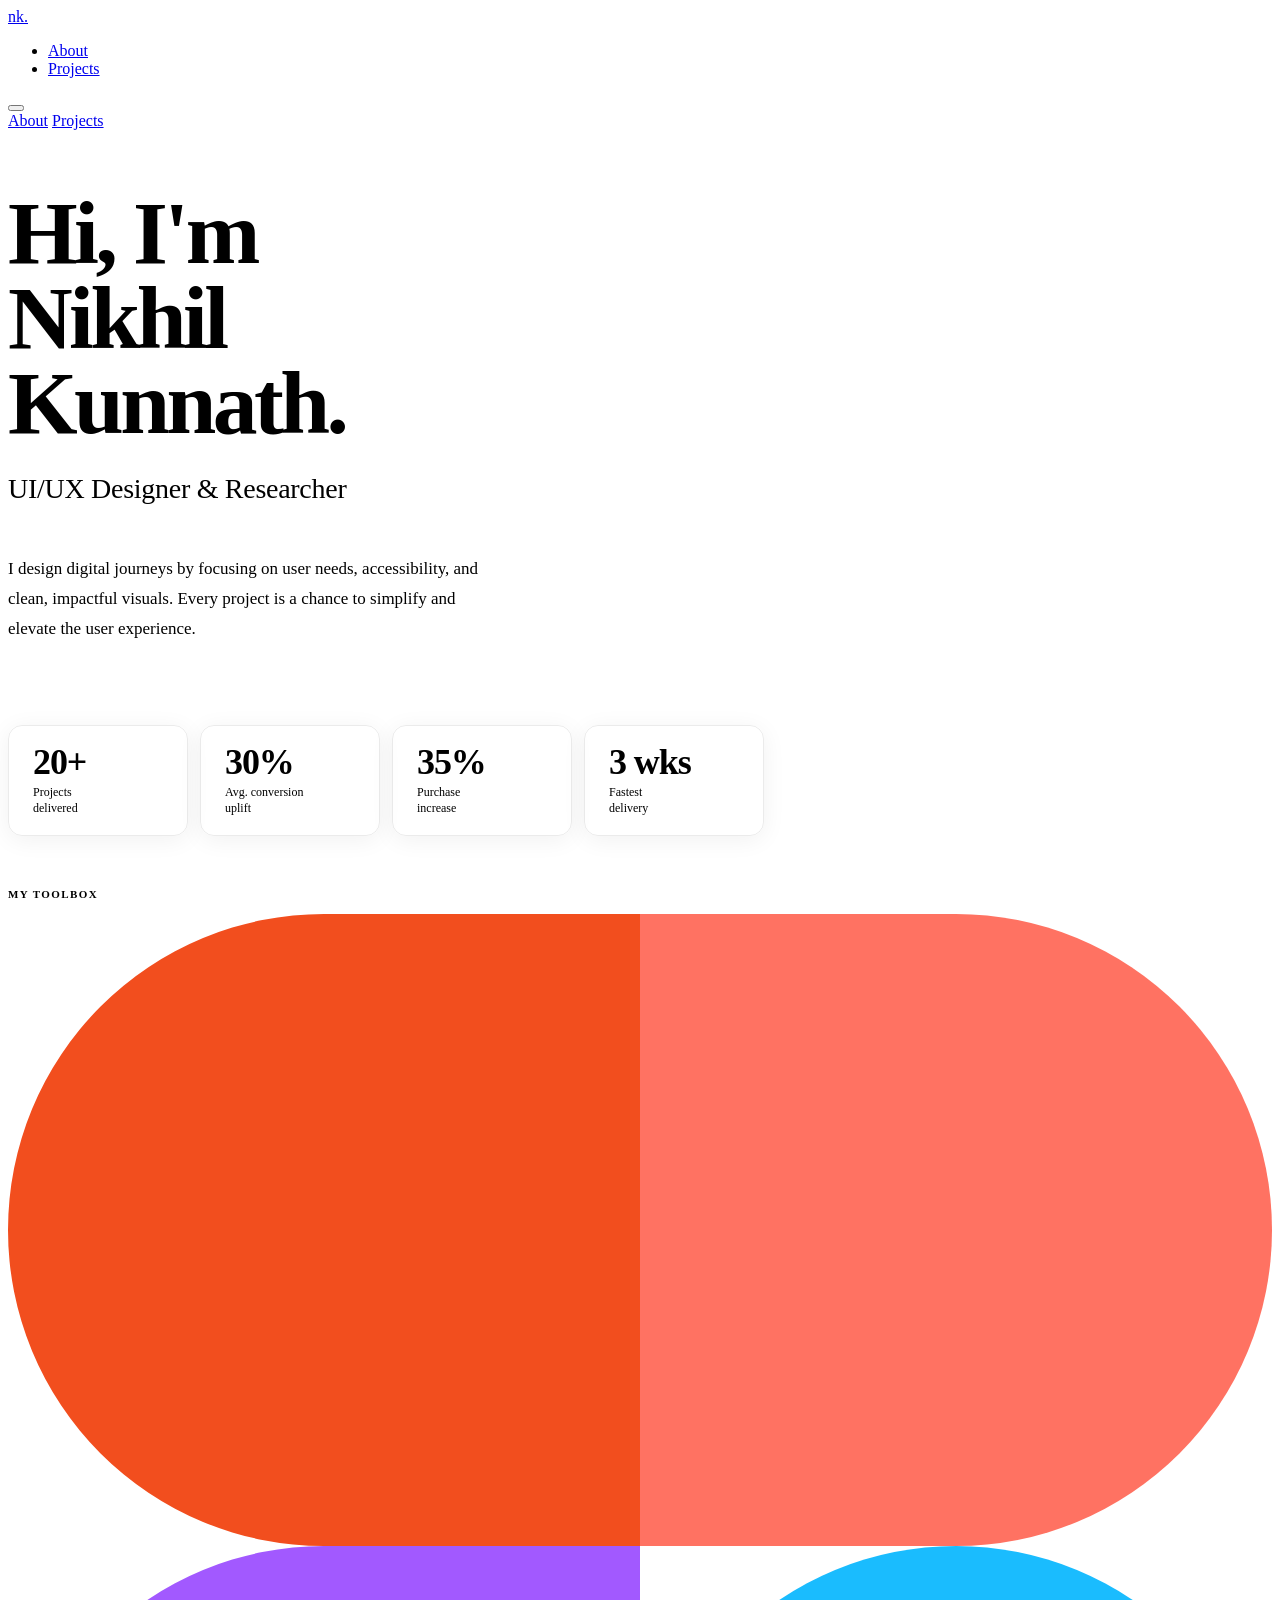
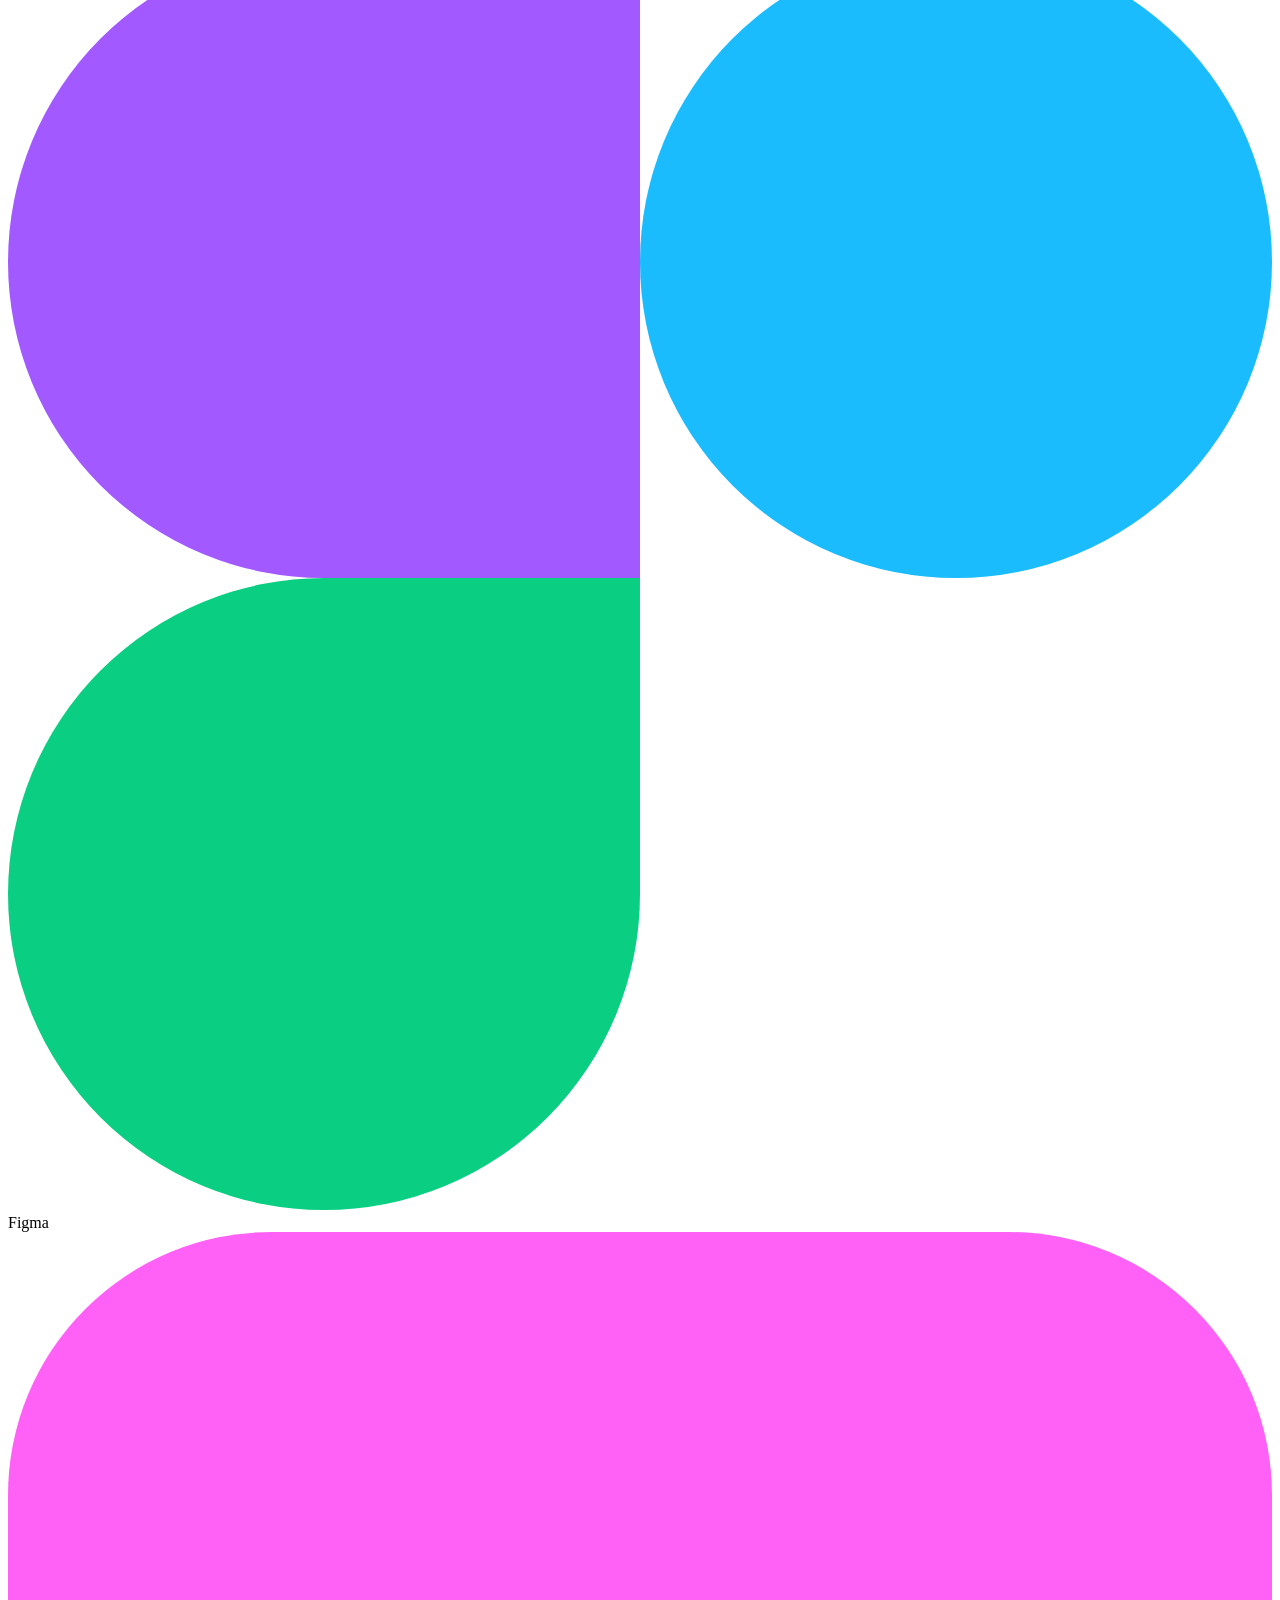
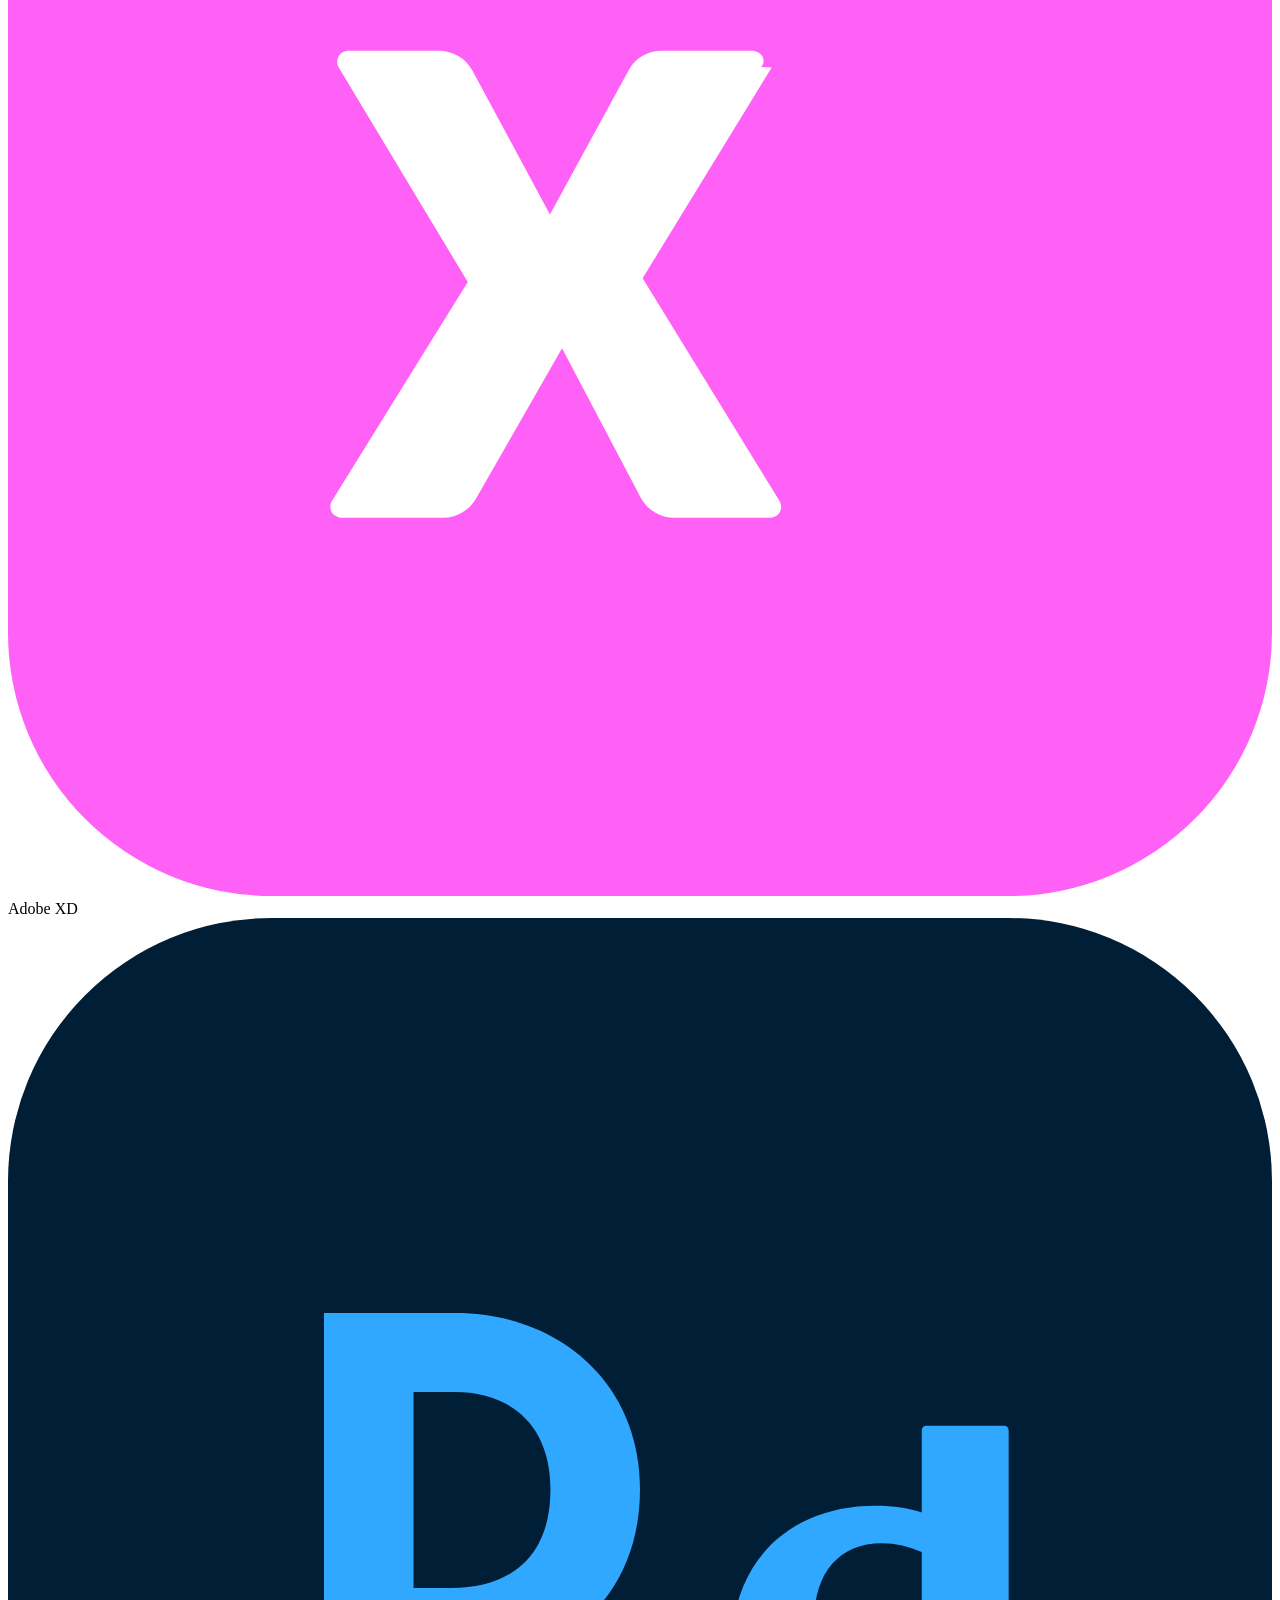
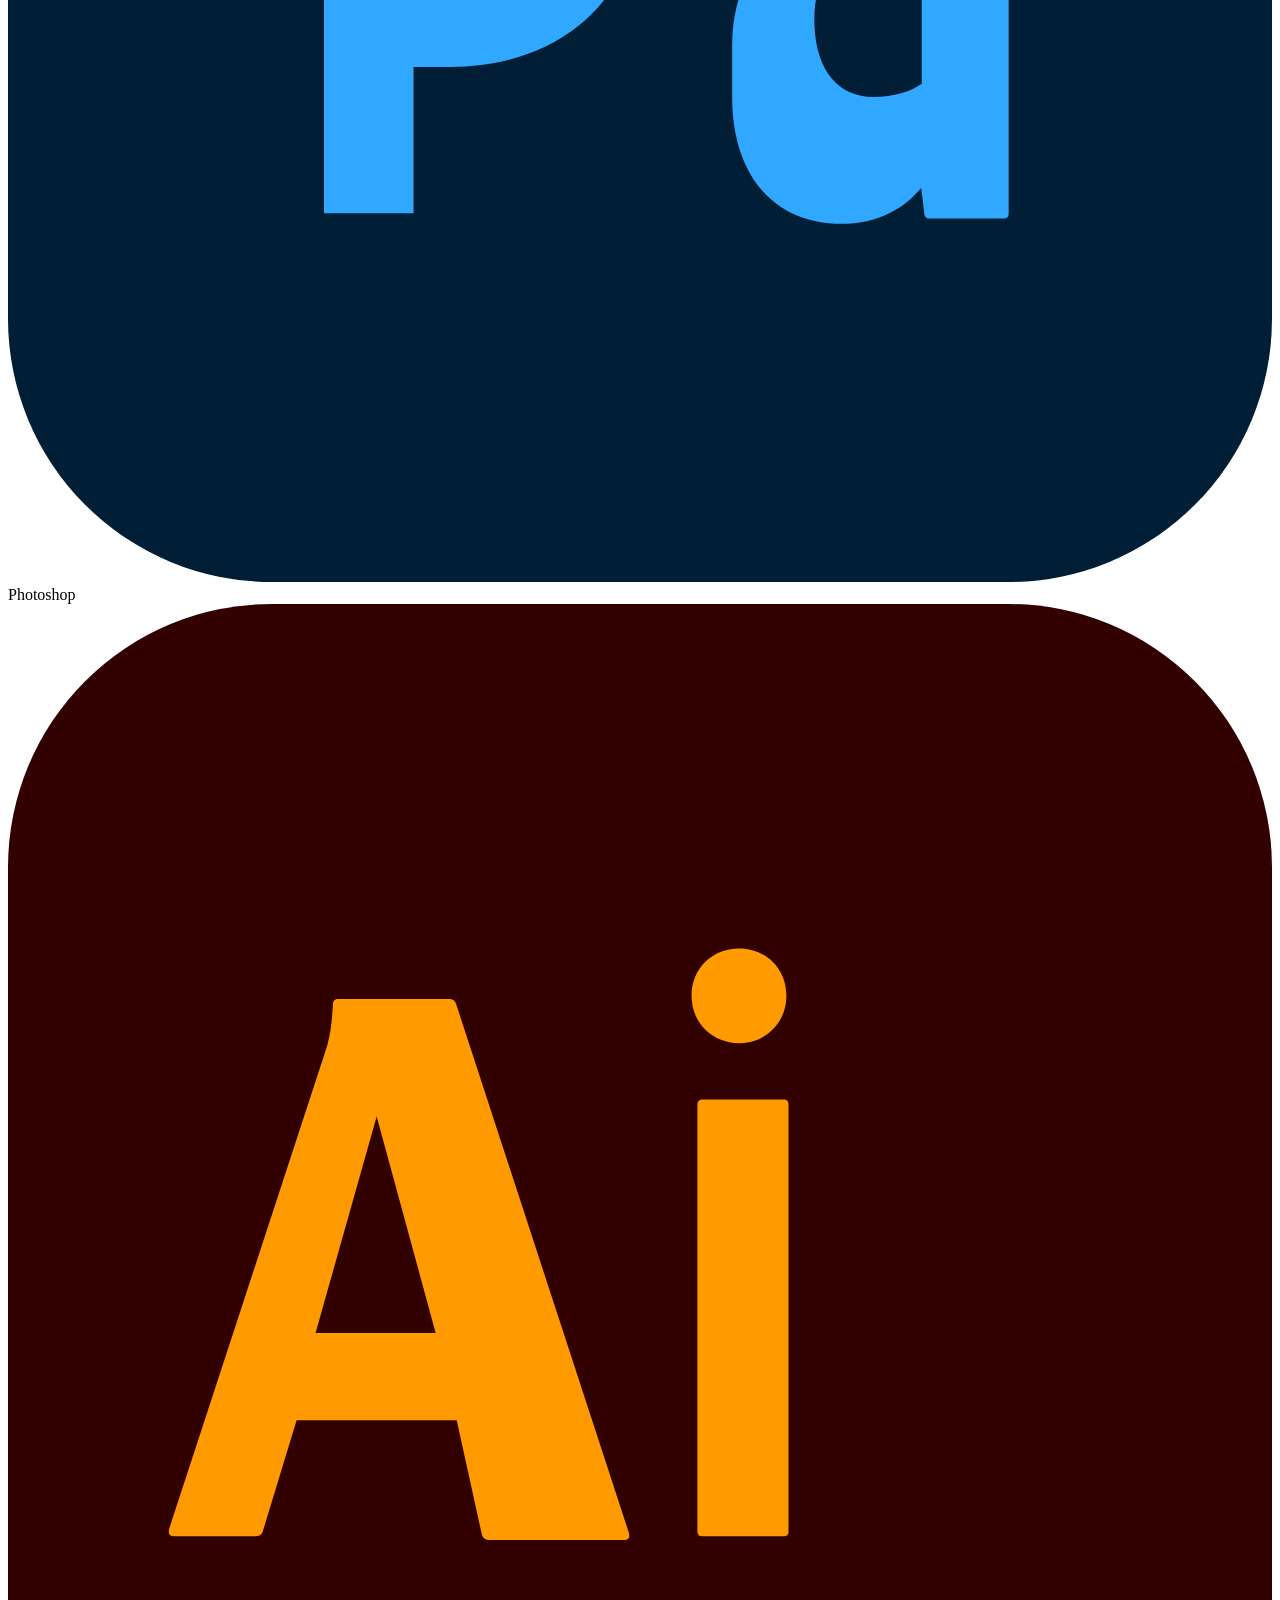
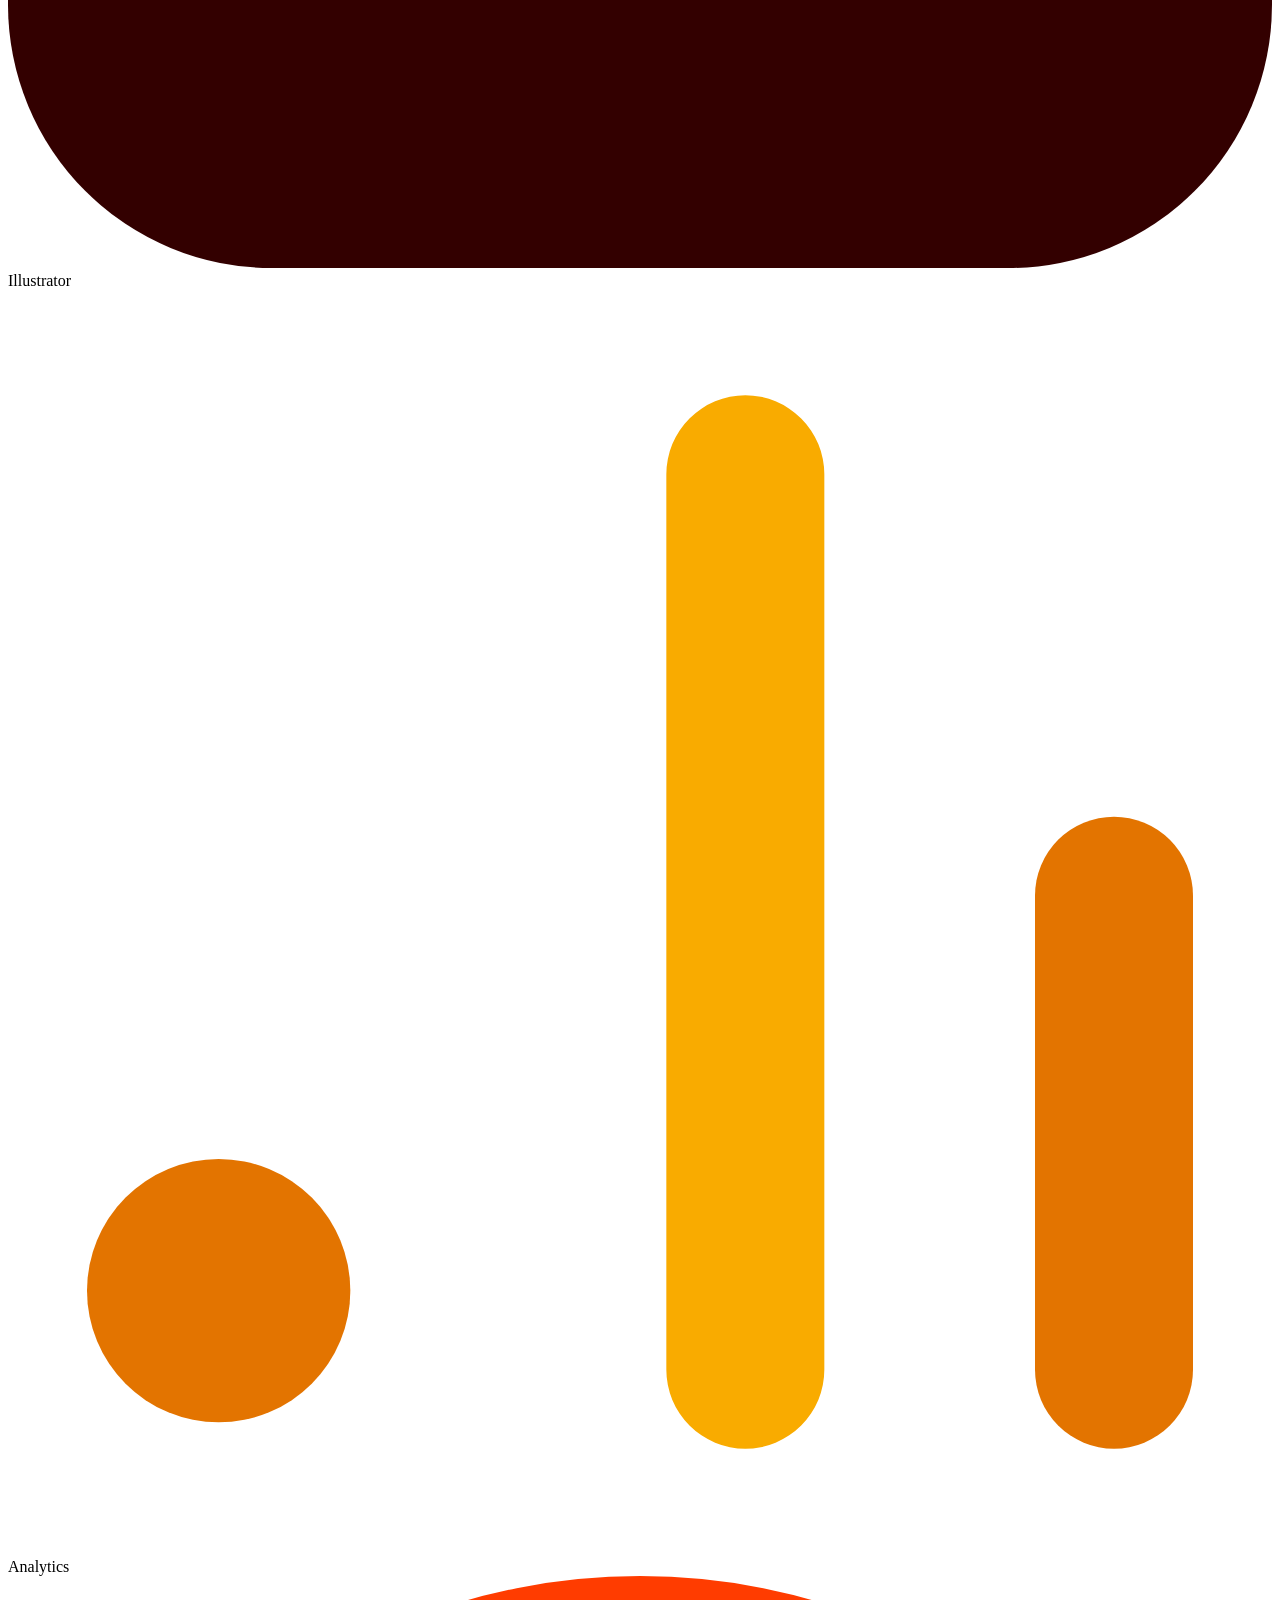
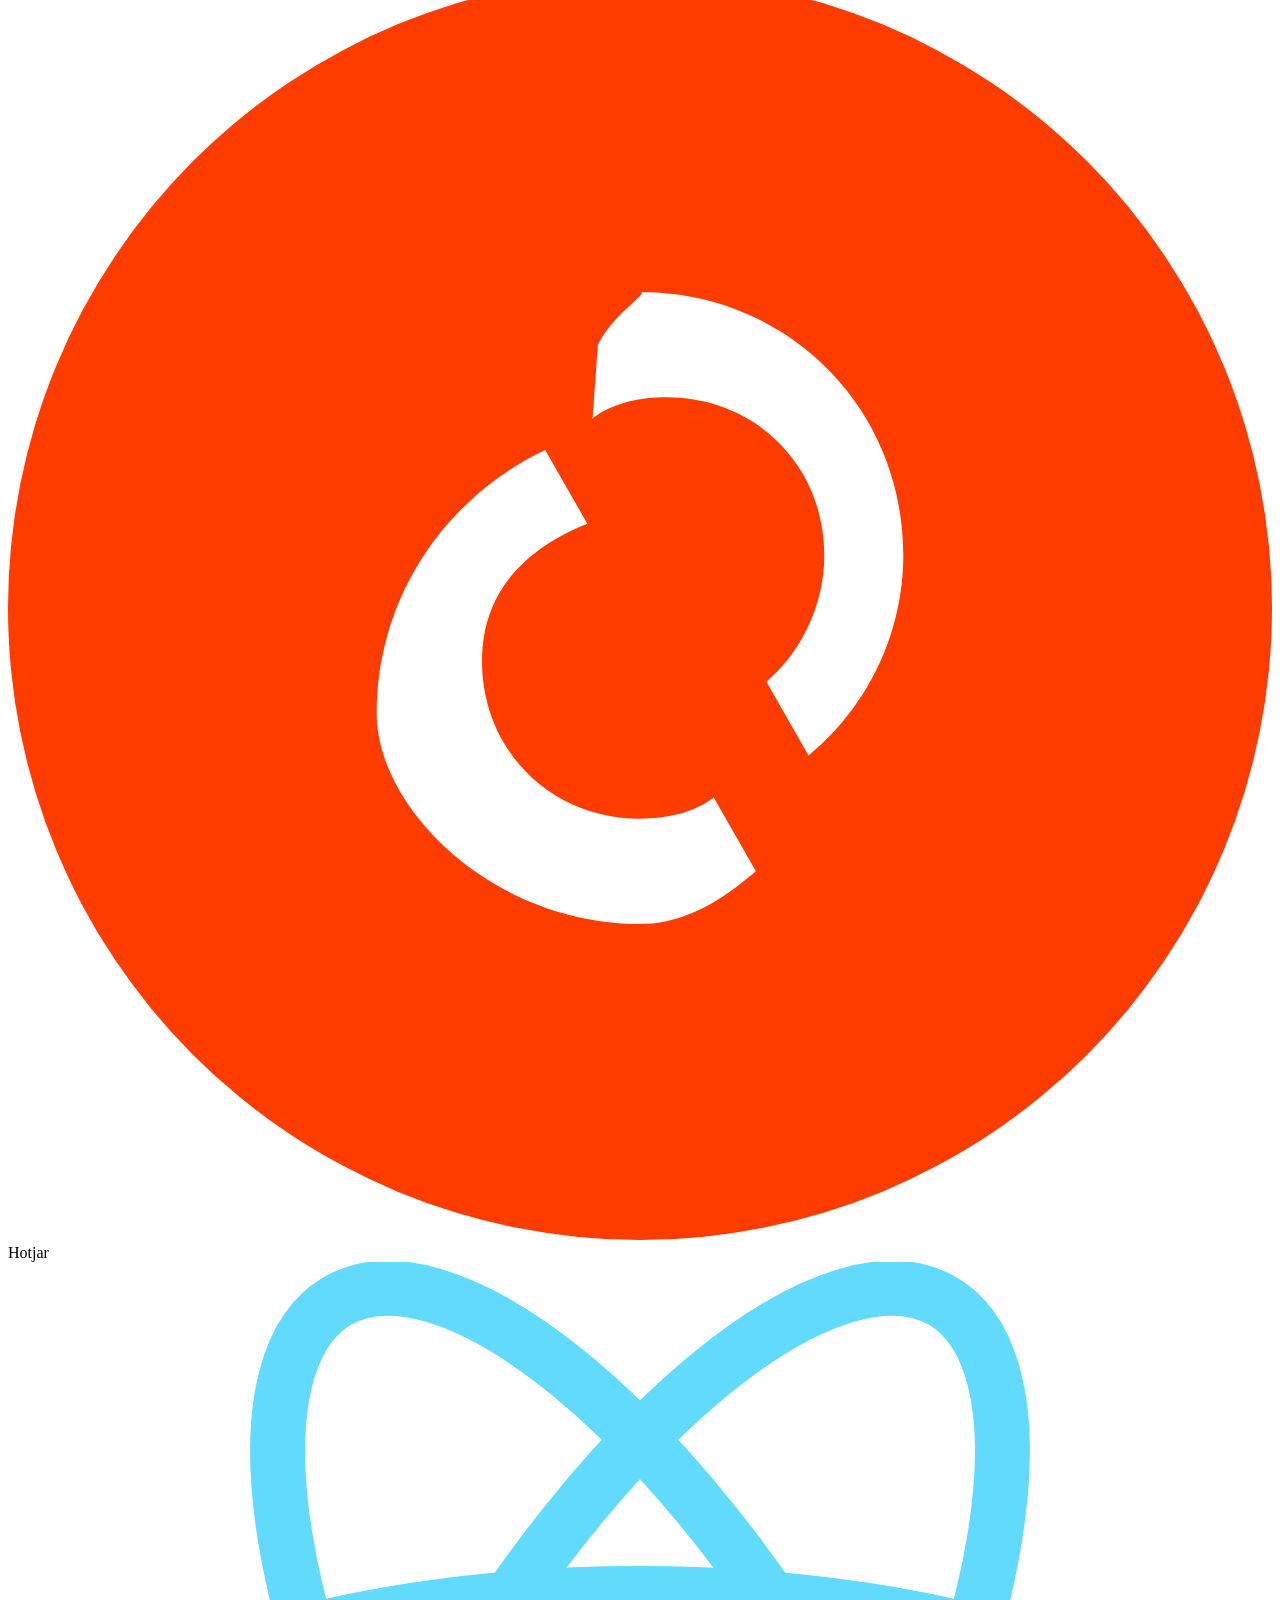
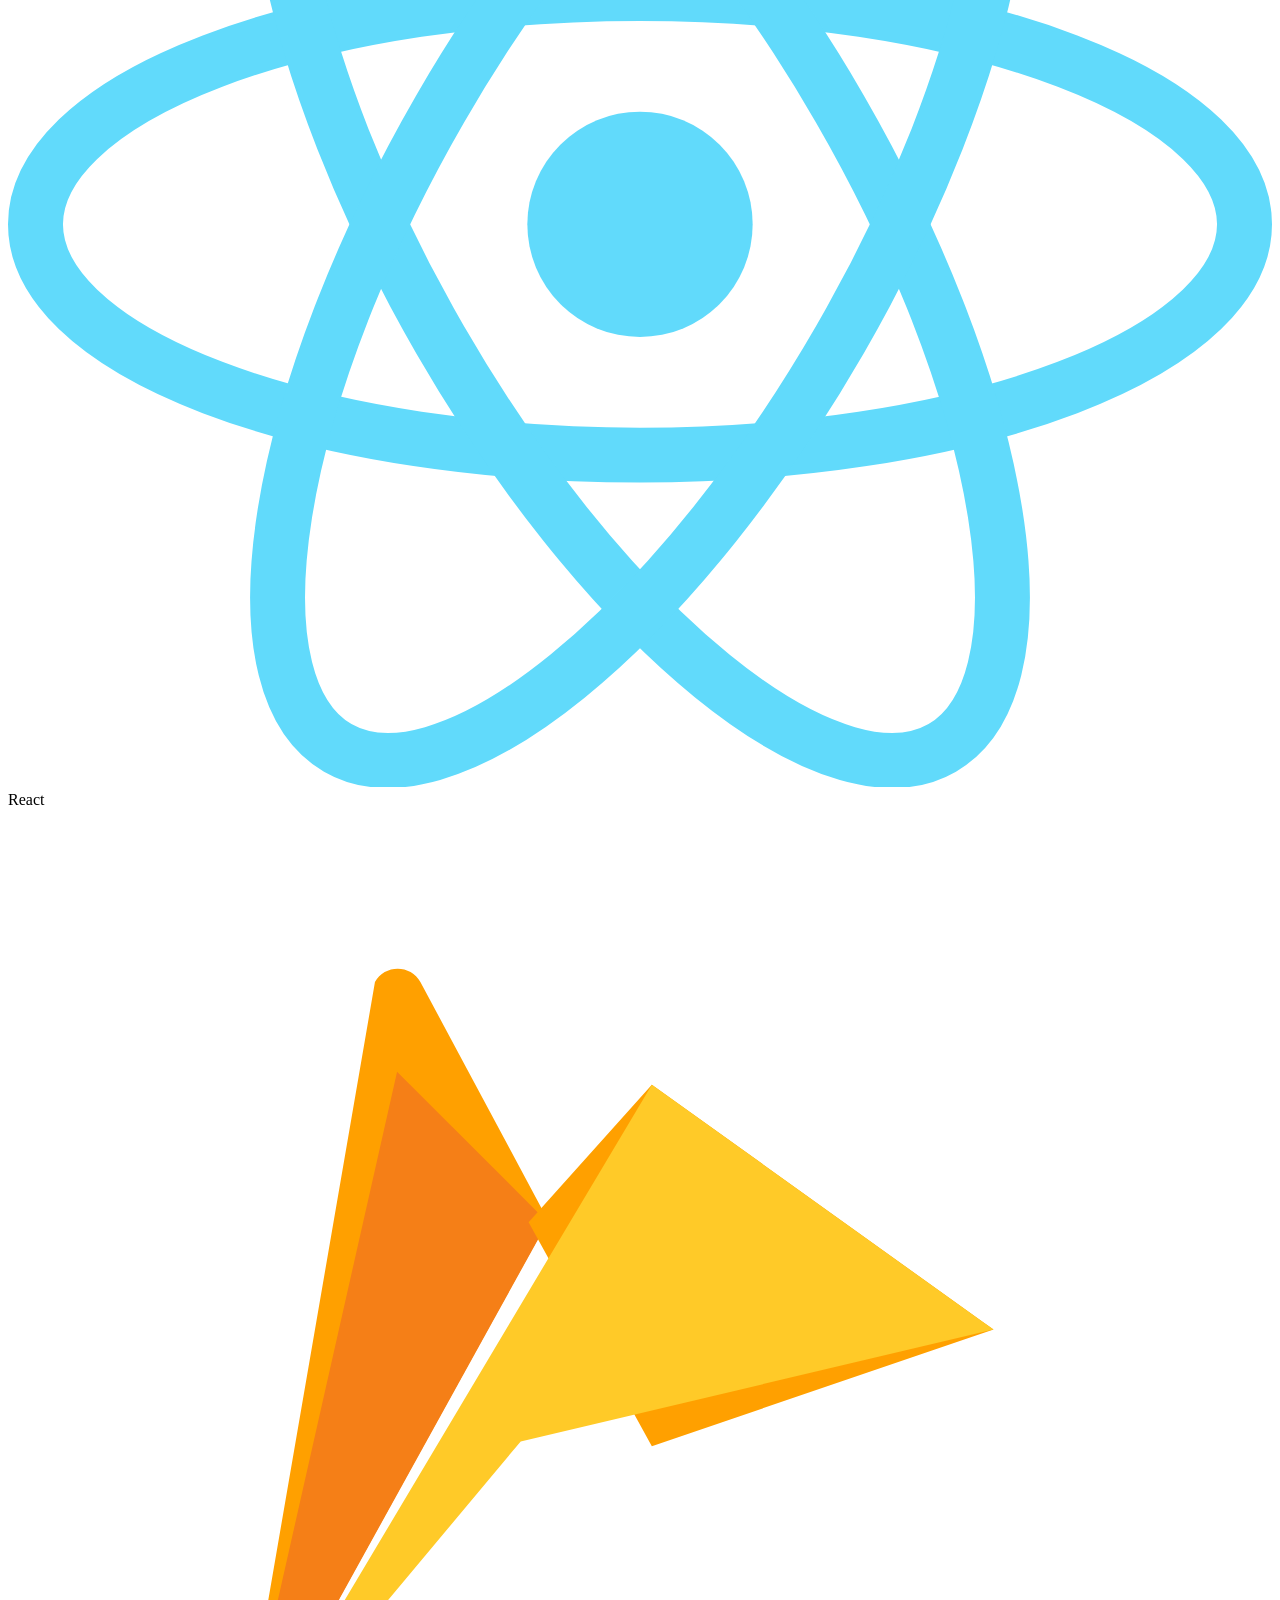
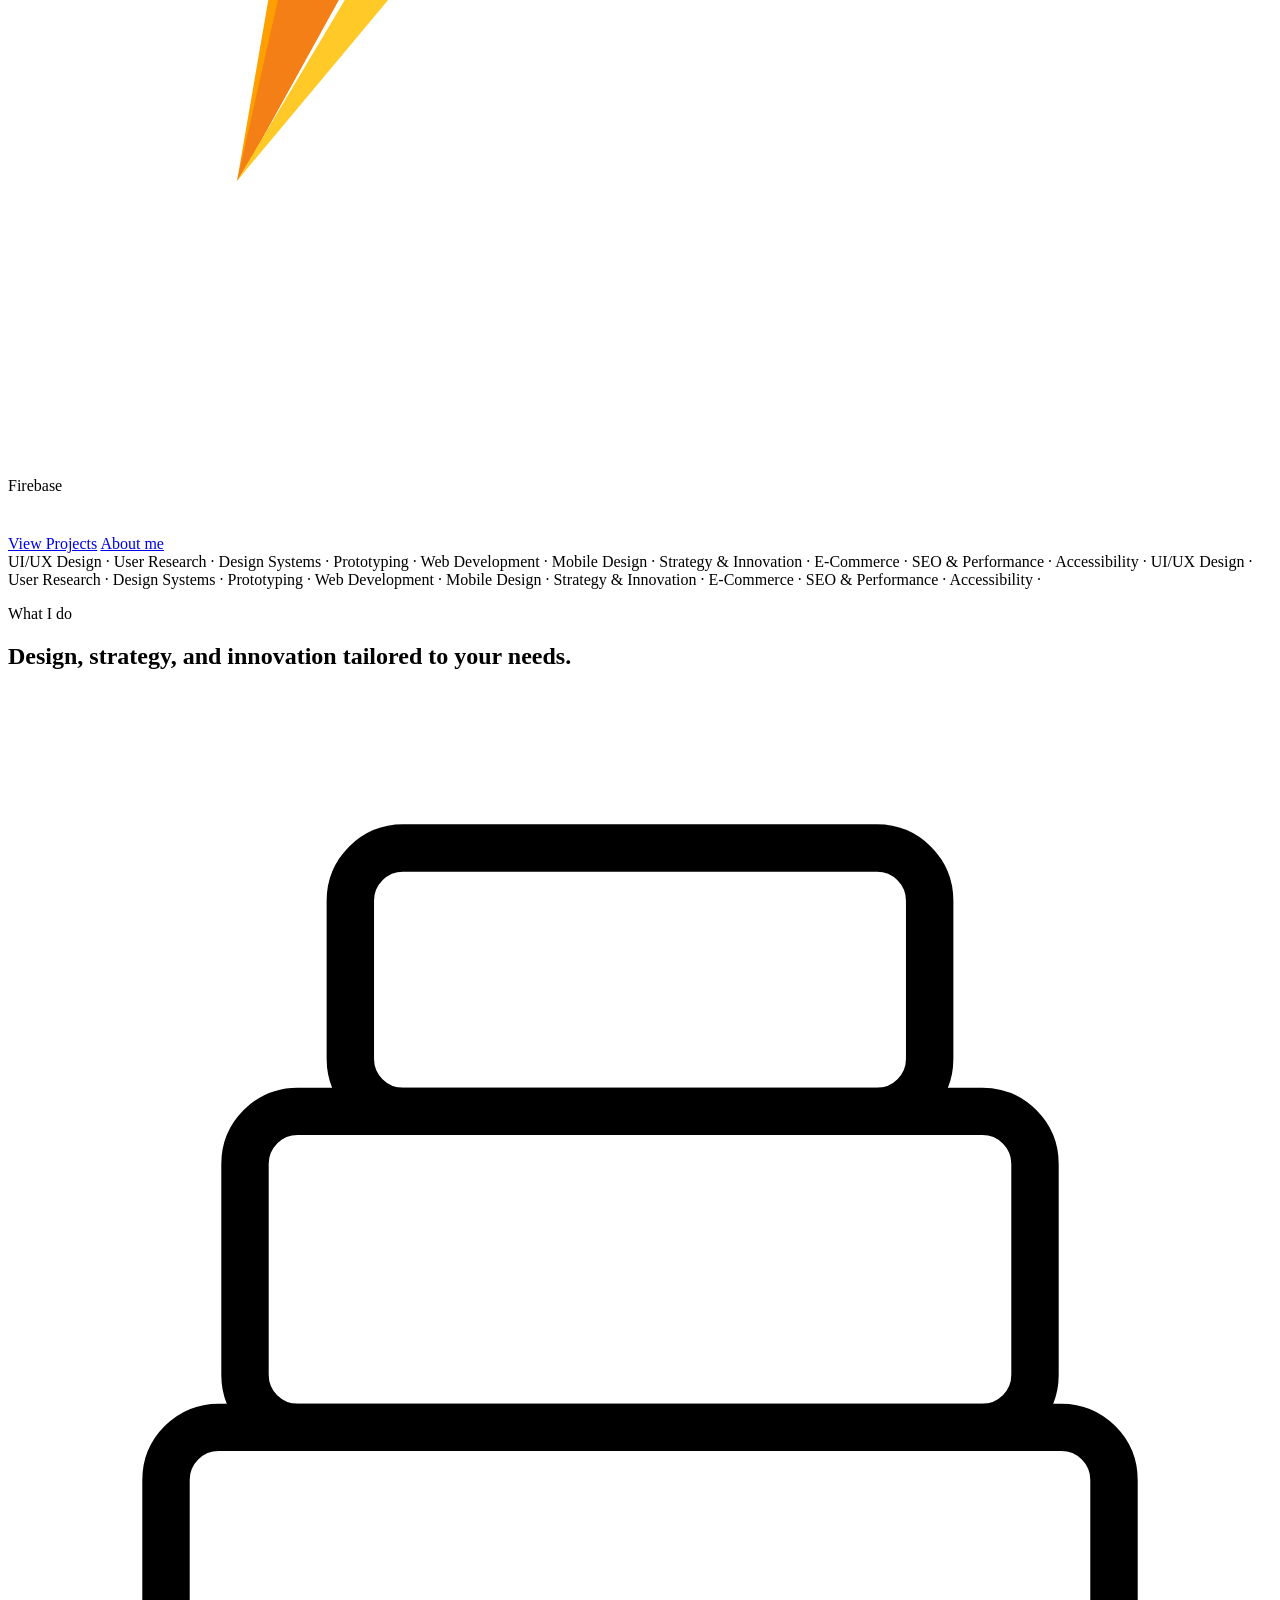
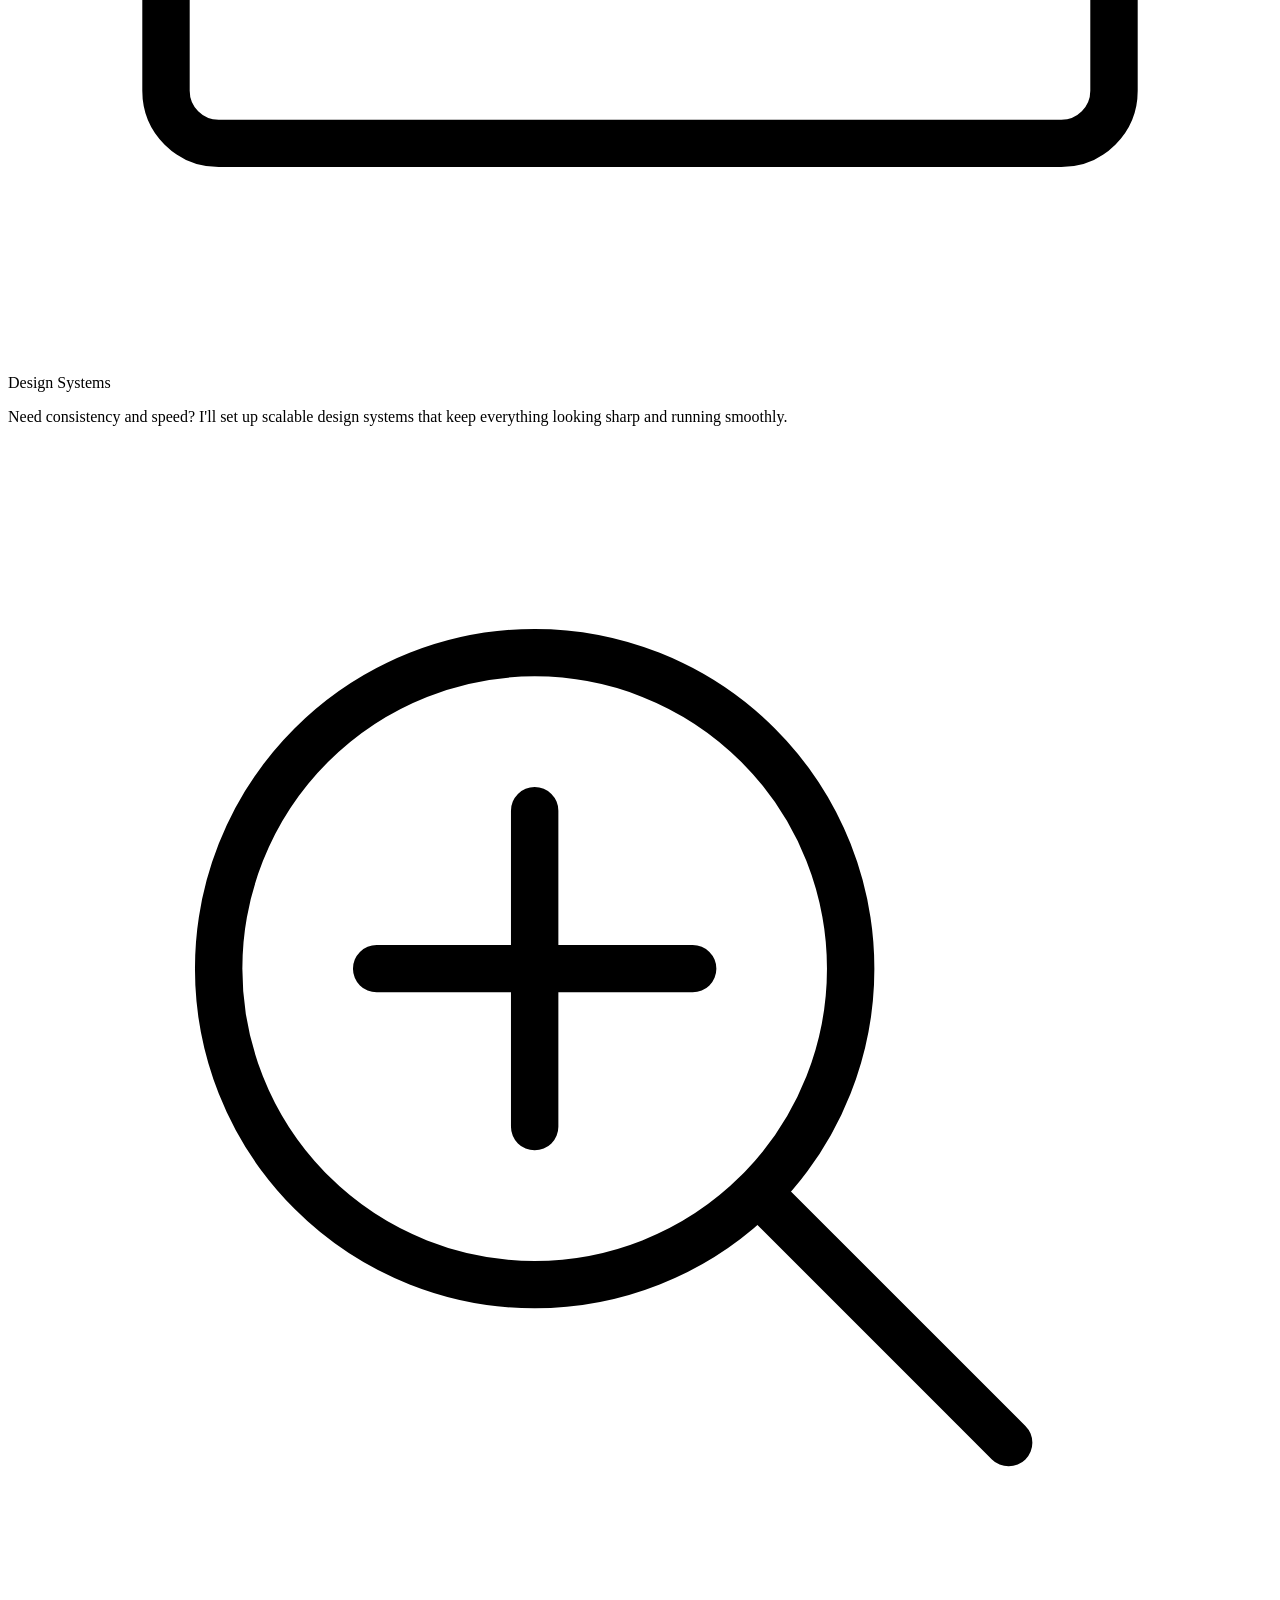
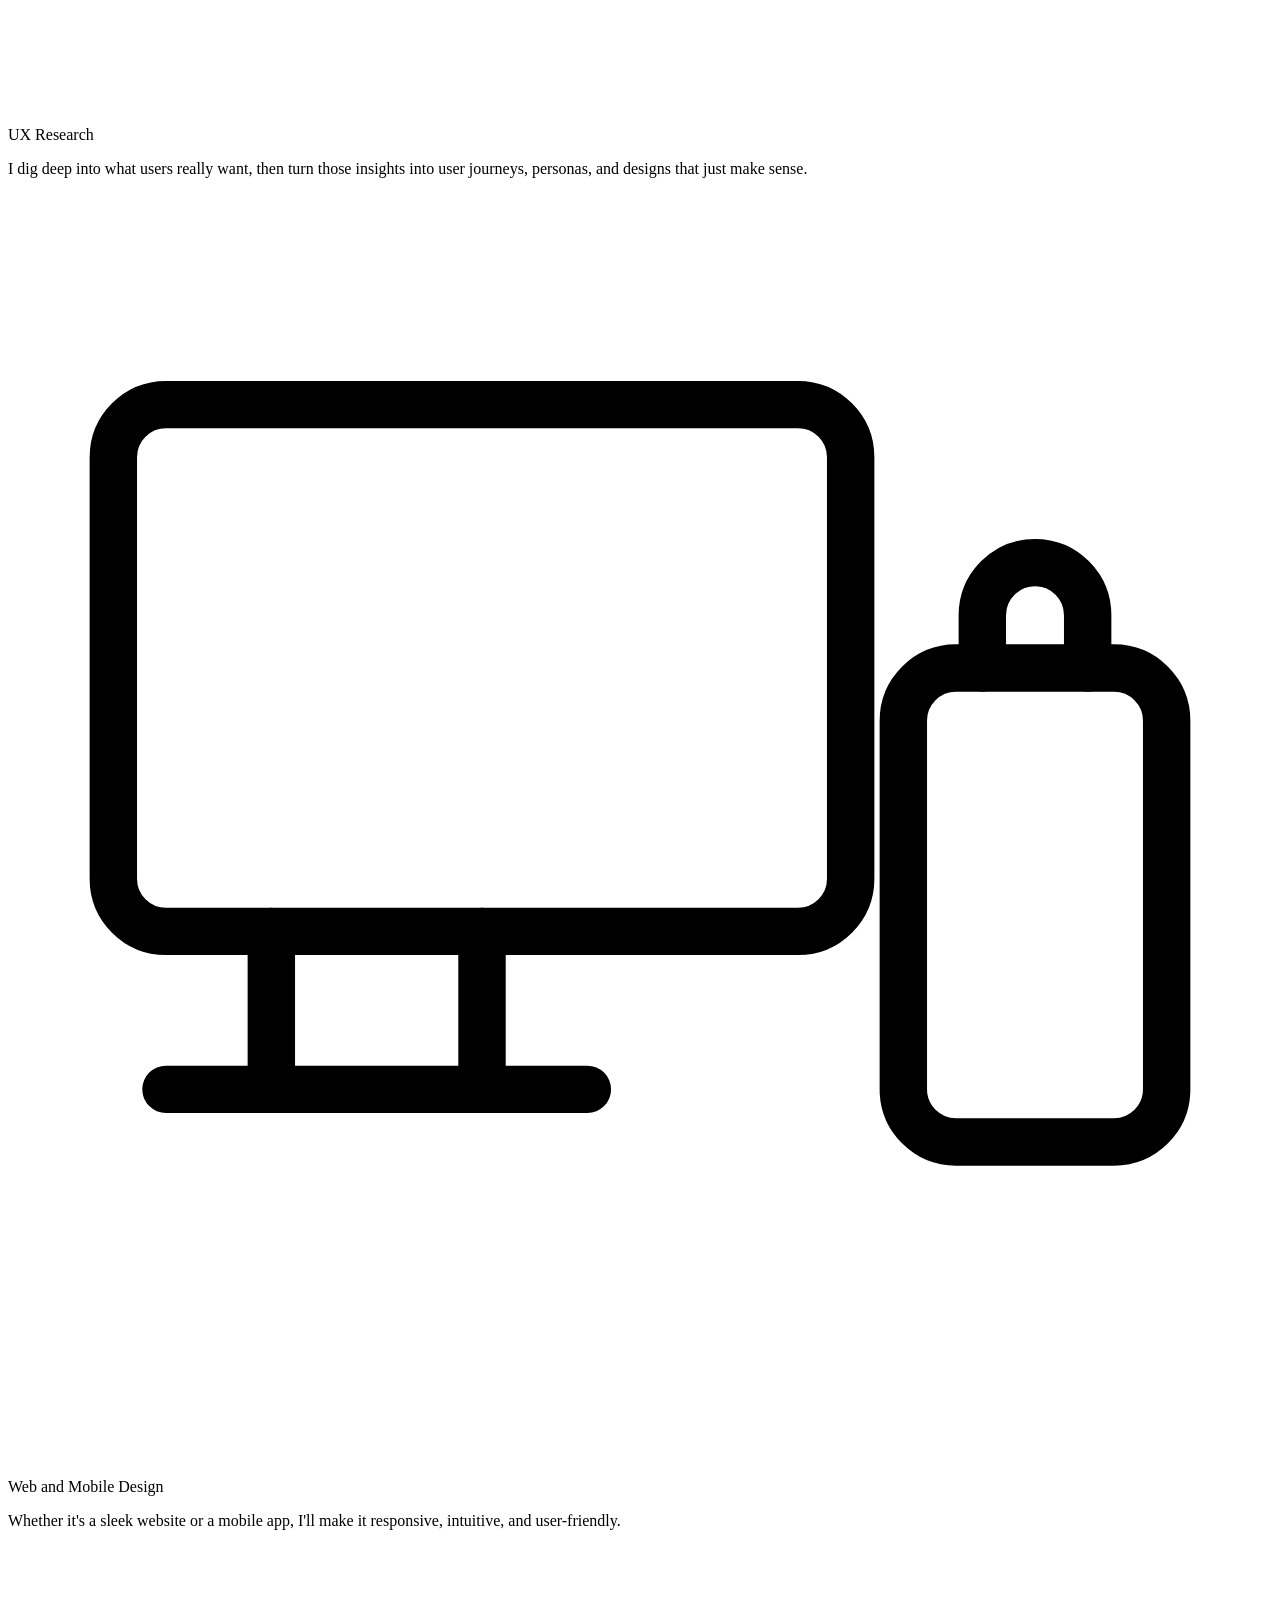
==== index.html @ a53918a9 "CNAME Update" ====
<!DOCTYPE html>
<html lang="en">
<head>
  <meta charset="UTF-8"/>
  <meta name="viewport" content="width=device-width,initial-scale=1.0"/>

  <!-- Primary SEO -->
  <title>Nikhil Kunnath — UI/UX Designer &amp; UX Researcher</title>
  <meta name="description" content="Portfolio of Nikhil Kunnath, a UI/UX Designer and UX Researcher with a track record of delivering measurable results — +30% conversions, #3 App Store ranking, Top 2 Google ranking. Based in the UK."/>
  <meta name="keywords" content="UI UX designer, UX researcher, product designer, Figma, mobile app design, web design portfolio, UI designer UK, UX designer portfolio, Nikhil Kunnath"/>
  <meta name="author" content="Nikhil Kunnath"/>
  <meta name="robots" content="index, follow, max-snippet:-1, max-image-preview:large, max-video-preview:-1"/>
  <link rel="canonical" href="https://nikhilkunnath.online/"/>

  <!-- Open Graph (Facebook, LinkedIn, WhatsApp) -->
  <meta property="og:type" content="website"/>
  <meta property="og:url" content="https://nikhilkunnath.online/"/>
  <meta property="og:title" content="Nikhil Kunnath — UI/UX Designer &amp; UX Researcher"/>
  <meta property="og:description" content="UI/UX Designer with a track record of shipping products that move the needle. +30% conversions, #3 App Store at launch, Top 2 on Google. View the portfolio."/>
  <meta property="og:image" content="https://nikhilkunnath.online/assets/og-image.jpg"/>
  <meta property="og:image:width" content="1200"/>
  <meta property="og:image:height" content="630"/>
  <meta property="og:image:alt" content="Nikhil Kunnath — UI/UX Designer portfolio"/>
  <meta property="og:site_name" content="Nikhil Kunnath"/>
  <meta property="og:locale" content="en_GB"/>

  <!-- Twitter / X Card -->
  <meta name="twitter:card" content="summary_large_image"/>
  <meta name="twitter:title" content="Nikhil Kunnath — UI/UX Designer &amp; UX Researcher"/>
  <meta name="twitter:description" content="UI/UX Designer with a track record of shipping products that move the needle. View the portfolio."/>
  <meta name="twitter:image" content="https://nikhilkunnath.online/assets/og-image.jpg"/>

  <!-- Structured Data — Person + WebSite + BreadcrumbList -->
  <script type="application/ld+json">
  {
    "@context": "https://schema.org",
    "@graph": [
      {
        "@type": "Person",
        "@id": "https://nikhilkunnath.online/#person",
        "name": "Nikhil Kunnath",
        "jobTitle": "UI/UX Designer",
        "description": "UI/UX Designer and UX Researcher with experience delivering measurable product outcomes across mobile apps, e-commerce, and SaaS platforms.",
        "url": "https://nikhilkunnath.online/",
        "sameAs": ["https://www.linkedin.com/in/nikhilkunnath"],
        "email": "nikhil.kunnath.official@gmail.com",
        "knowsAbout": ["UI Design","UX Research","Figma","React","Product Design","User Testing","Information Architecture","Mobile App Design"],
        "image": {
          "@type": "ImageObject",
          "url": "https://nikhilkunnath.online/assets/Nikhil_qWBYh4V7IdTj81jooNt3N.jpeg"
        }
      },
      {
        "@type": "WebSite",
        "@id": "https://nikhilkunnath.online/#website",
        "url": "https://nikhilkunnath.online/",
        "name": "Nikhil Kunnath — UI/UX Designer Portfolio",
        "description": "Portfolio showcasing UI/UX design and UX research case studies by Nikhil Kunnath.",
        "author": { "@id": "https://nikhilkunnath.online/#person" },
        "inLanguage": ["en","ar","zh-CN","nl","fr","de","hi","ja","es"]
      },
      {
        "@type": "ProfilePage",
        "@id": "https://nikhilkunnath.online/#profilepage",
        "url": "https://nikhilkunnath.online/",
        "name": "Nikhil Kunnath — UI/UX Designer Portfolio",
        "isPartOf": { "@id": "https://nikhilkunnath.online/#website" },
        "about": { "@id": "https://nikhilkunnath.online/#person" },
        "mainEntity": { "@id": "https://nikhilkunnath.online/#person" }
      }
    ]
  }
  </script>

  <!-- Preconnect for performance -->
  <link rel="preconnect" href="https://fonts.googleapis.com"/>
  <link rel="preconnect" href="https://fonts.gstatic.com" crossorigin/>

  <link rel="icon" href="favicon.ico" sizes="any"/>
  <link rel="icon" href="assets/favicon.svg" type="image/svg+xml"/>
  <link rel="stylesheet" href="styles/main.css"/>
  <style>
    /* ── HERO: Big type + floating stats ── */
    .hero-wrap {
      min-height: 100vh;
      display: flex;
      align-items: center;
      padding: calc(var(--nav) + 56px) 32px 80px;
    }

    /* White edge vignette — sits on top of dots */
    .hero-wrap::after {
      content: '';
      position: absolute;
      inset: 0;
      background: radial-gradient(ellipse 90% 80% at 50% 40%, transparent 45%, var(--white) 100%);
      pointer-events: none;
      z-index: 0;
    }

    .hero-inner {
      position: relative;
      z-index: 1;
      max-width: var(--max);
      margin: 0 auto;
      width: 100%;
    }

    /* Name — slightly smaller */
    .hero-name {
      font-size: clamp(44px, 7vw, 96px);
      font-weight: 700;
      letter-spacing: -0.04em;
      line-height: 0.95;
      color: var(--near-black);
      margin-bottom: 20px;
    }
    .hero-name span { color: var(--accent); }

    .hero-role {
      font-size: clamp(18px, 2.5vw, 28px);
      font-weight: 500;
      color: var(--mid-gray);
      letter-spacing: -0.01em;
      margin-bottom: 32px;
    }

    .hero-desc-row {
      display: flex;
      align-items: flex-start;
      gap: 64px;
      flex-wrap: wrap;
      margin-bottom: 52px;
    }
    .hero-bio {
      max-width: 480px;
      color: var(--mid-gray);
      font-size: 17px;
      line-height: 1.75;
      flex-shrink: 0;
    }

    /* Floating stat pills */
    .stat-pills {
      display: flex;
      gap: 12px;
      flex-wrap: wrap;
      align-items: flex-start;
    }
    .stat-pill {
      background: var(--white);
      border: 1px solid rgba(0,0,0,0.08);
      border-radius: 14px;
      padding: 18px 24px;
      box-shadow: 0 4px 24px rgba(0,0,0,0.06);
      min-width: 130px;
      transition: transform 0.3s, box-shadow 0.3s;
    }
    .stat-pill:hover {
      transform: translateY(-3px);
      box-shadow: 0 10px 36px rgba(0,0,0,0.1);
    }
    .stat-pill-num {
      font-size: 36px;
      font-weight: 700;
      letter-spacing: -0.03em;
      color: var(--accent);
      line-height: 1;
      margin-bottom: 4px;
    }
    .stat-pill-label {
      font-size: 12px;
      font-weight: 500;
      color: var(--mid-gray);
      line-height: 1.4;
    }

    .toolbox-label {
      font-size: 11px;
      font-weight: 600;
      letter-spacing: 0.13em;
      text-transform: uppercase;
      color: var(--mid-gray);
      margin-bottom: 14px;
    }

    @media (max-width: 768px) {
      .hero-name { font-size: clamp(36px, 11vw, 72px); }
      .hero-desc-row { gap: 32px; }
      .hero-bio { max-width: 100%; }
      .stat-pill { min-width: 110px; }
      .stat-pill-num { font-size: 28px; }
    }
    @media (max-width: 480px) {
      .hero-wrap { padding: calc(var(--nav) + 32px) 20px 60px; }
      .stat-pills { gap: 10px; }
    }
  </style>
</head>
<body>

<nav>
  <div class="nav-inner">
    <a href="index.html" class="nav-logo notranslate" translate="no">nk.</a>
    <ul class="nav-links">
      <li><a href="about/index.html">About</a></li>
      <li><a href="#projects">Projects</a></li>
    </ul>
    <button class="nav-toggle" id="navToggle" aria-label="Menu">
      <span></span><span></span><span></span>
    </button>
  </div>
</nav>
<div class="nav-drawer" id="navDrawer">
  <a href="about/index.html">About</a>
  <a href="#projects">Projects</a>
</div>

<!-- ── HERO ── -->
<div class="hero-wrap dot-target">
  <div class="hero-inner">

    <div class="fade-up">
      <h1 class="hero-name">Hi, I'm<br>Nikhil<br><span>Kunnath.</span></h1>
      <p class="hero-role">UI/UX Designer &amp; Researcher</p>
    </div>

    <div class="hero-desc-row fade-up">
      <p class="hero-bio">I design digital journeys by focusing on user needs, accessibility, and clean, impactful visuals. Every project is a chance to simplify and elevate the user experience.</p>

      <!-- Animated stat pills -->
      <div class="stat-pills">
        <div class="stat-pill">
          <div class="stat-pill-num" data-count="20" data-suffix="+">0</div>
          <div class="stat-pill-label">Projects<br>delivered</div>
        </div>
        <div class="stat-pill">
          <div class="stat-pill-num" data-count="30" data-suffix="%">0</div>
          <div class="stat-pill-label">Avg. conversion<br>uplift</div>
        </div>
        <div class="stat-pill">
          <div class="stat-pill-num" data-count="35" data-suffix="%">0</div>
          <div class="stat-pill-label">Purchase<br>increase</div>
        </div>
        <div class="stat-pill">
          <div class="stat-pill-num" data-count="3" data-suffix=" wks">0</div>
          <div class="stat-pill-label">Fastest<br>delivery</div>
        </div>
      </div>
    </div>

    <div class="fade-up">
      <p class="toolbox-label">My toolbox</p>
      <div class="tool-chips">
        <span class="chip">
          <svg viewBox="0 0 38 57" xmlns="http://www.w3.org/2000/svg">
            <path d="M19 28.5a9.5 9.5 0 1 1 19 0 9.5 9.5 0 0 1-19 0z" fill="#1ABCFE"/>
            <path d="M0 47.5A9.5 9.5 0 0 1 9.5 38H19v9.5a9.5 9.5 0 0 1-19 0z" fill="#0ACF83"/>
            <path d="M19 0v19h9.5a9.5 9.5 0 0 0 0-19H19z" fill="#FF7262"/>
            <path d="M0 9.5A9.5 9.5 0 0 0 9.5 19H19V0H9.5A9.5 9.5 0 0 0 0 9.5z" fill="#F24E1E"/>
            <path d="M0 28.5A9.5 9.5 0 0 0 9.5 38H19V19H9.5A9.5 9.5 0 0 0 0 28.5z" fill="#A259FF"/>
          </svg>Figma
        </span>
        <span class="chip">
          <svg viewBox="0 0 24 24" xmlns="http://www.w3.org/2000/svg">
            <rect width="24" height="24" rx="5" fill="#FF61F6"/>
            <path d="M14.5 8.27l-2.45 4 2.6 4.23c.04.07.04.15 0 .22-.04.07-.12.1-.2.1h-1.8c-.26 0-.5-.14-.63-.37L10.52 13.6l-1.63 2.85c-.13.23-.37.37-.63.37H6.35c-.08 0-.16-.04-.2-.1-.04-.07-.04-.15 0-.22l2.58-4.16-2.45-4.07c-.04-.07-.04-.15 0-.22.04-.07.12-.1.2-.1h1.7c.27 0 .52.15.64.38l1.47 2.73 1.49-2.73c.12-.24.37-.38.64-.38h1.7c.08 0 .16.04.2.1.04.07.04.15-.02.21z" fill="#fff"/>
          </svg>Adobe XD
        </span>
        <span class="chip">
          <svg viewBox="0 0 24 24" xmlns="http://www.w3.org/2000/svg">
            <rect width="24" height="24" rx="5" fill="#001E36"/>
            <path d="M6 17V7.5h2.5C10.43 7.5 12 8.8 12 10.85c0 2.12-1.57 3.37-3.6 3.37H7.7V17H6zm1.7-4.28h.72c1.1 0 1.88-.57 1.88-1.87 0-1.25-.78-1.85-1.82-1.85H7.7v3.72zm6.05 1.08c0-1.56 1.08-2.64 2.72-2.64.35 0 .65.05.88.13V9.74c0-.07.03-.1.1-.1h1.45c.07 0 .1.03.1.1V17c0 .07-.03.1-.1.1H17.5c-.06 0-.09-.03-.1-.08l-.06-.5c-.34.4-.82.68-1.52.68-1.32 0-2.07-.98-2.07-2.4zm3.6.74v-2.5a1.8 1.8 0 0 0-.76-.17c-.8 0-1.28.56-1.28 1.45 0 .94.44 1.47 1.12 1.47.4 0 .7-.1.92-.25z" fill="#31A8FF"/>
          </svg>Photoshop
        </span>
        <span class="chip">
          <svg viewBox="0 0 24 24" xmlns="http://www.w3.org/2000/svg">
            <rect width="24" height="24" rx="5" fill="#300"/>
            <path d="M8.52 15.5H5.48l-.64 2.1c-.02.08-.08.1-.16.1H3.16c-.1 0-.12-.05-.1-.14L6.05 8.42c.05-.17.09-.32.12-.82 0-.07.04-.1.1-.1h2.1c.08 0 .12.03.14.1l3.28 10.04c.02.08 0 .13-.09.13H9.14c-.07 0-.12-.03-.14-.09L8.52 15.5zm-2.68-1.66h2.28L7 9.73 5.84 13.84zm8.04-5.5c-.5 0-.9-.38-.9-.9 0-.53.4-.9.9-.9s.9.37.9.9c0 .52-.4.9-.9.9zm-.79 1.17c0-.07.04-.1.1-.1h1.53c.07 0 .1.03.1.1v8.09c0 .08-.03.1-.1.1H13.2c-.08 0-.11-.02-.11-.1V9.51z" fill="#FF9A00"/>
          </svg>Illustrator
        </span>
        <span class="chip">
          <svg viewBox="0 0 24 24" xmlns="http://www.w3.org/2000/svg">
            <path d="M12.5 3.5v17a1.5 1.5 0 0 0 3 0v-17a1.5 1.5 0 0 0-3 0z" fill="#F9AB00"/>
            <path d="M19.5 11.5v9a1.5 1.5 0 0 0 3 0v-9a1.5 1.5 0 0 0-3 0z" fill="#E37400"/>
            <circle cx="4" cy="19" r="2.5" fill="#E37400"/>
          </svg>Analytics
        </span>
        <span class="chip">
          <svg viewBox="0 0 24 24" xmlns="http://www.w3.org/2000/svg">
            <rect width="24" height="24" rx="12" fill="#FF3C00"/>
            <path d="M7 14c0-2.2 1.3-4.1 3.2-5l.8 1.4C9.5 11 9 12 9 13c0 1.7 1.3 3 3 3 .5 0 1-.1 1.4-.4l.8 1.4C13.5 17.6 12.8 18 12 18c-2.8 0-5-2.2-5-4zm5-8c2.8 0 5 2.2 5 5 0 1.5-.7 2.9-1.8 3.8l-.8-1.4c.7-.6 1.1-1.5 1.1-2.4 0-1.7-1.3-3-3-3-.5 0-1 .1-1.4.4L11.2 7C11.5 6.4 12.2 6 12 6z" fill="white"/>
          </svg>Hotjar
        </span>
        <span class="chip">
          <svg viewBox="-11.5 -10.232 23 20.463" xmlns="http://www.w3.org/2000/svg">
            <circle r="2.05" fill="#61DAFB"/>
            <g fill="none" stroke="#61DAFB" stroke-width="1">
              <ellipse rx="11" ry="4.2"/>
              <ellipse rx="11" ry="4.2" transform="rotate(60)"/>
              <ellipse rx="11" ry="4.2" transform="rotate(120)"/>
            </g>
          </svg>React
        </span>
        <span class="chip">
          <svg viewBox="0 0 32 32" xmlns="http://www.w3.org/2000/svg">
            <path d="M5.8 24.6l.17-.24 7.68-13.9.02-.05-3.23-6.03c-.24-.45-.91-.45-1.15 0L5.8 24.6z" fill="#FFA000"/>
            <path d="M5.8 24.6l.18-.24 7.68-13.9-3.81-3.81L5.8 24.6z" fill="#F57F17"/>
            <path d="M16.3 6.98l-3.12 3.48 3.12 5.67 8.65-2.95-8.65-6.2z" fill="#FFA000"/>
            <path d="M5.8 24.6l10.5-17.62 8.65 6.2-11.97 2.83L5.8 24.6z" fill="#FFCA28"/>
          </svg>Firebase
        </span>
      </div>
    </div>

    <div class="hero-cta fade-up" style="margin-top:40px;">
      <a href="#projects" class="btn btn-primary">View Projects</a>
      <a href="about/index.html" class="btn btn-secondary">About me</a>
    </div>

  </div>
</div>

<!-- MARQUEE -->
<div class="marquee-wrap">
  <div class="marquee-track">
    <span class="marquee-item">UI/UX Design <span class="marquee-dot">·</span></span>
    <span class="marquee-item">User Research <span class="marquee-dot">·</span></span>
    <span class="marquee-item">Design Systems <span class="marquee-dot">·</span></span>
    <span class="marquee-item">Prototyping <span class="marquee-dot">·</span></span>
    <span class="marquee-item">Web Development <span class="marquee-dot">·</span></span>
    <span class="marquee-item">Mobile Design <span class="marquee-dot">·</span></span>
    <span class="marquee-item">Strategy &amp; Innovation <span class="marquee-dot">·</span></span>
    <span class="marquee-item">E-Commerce <span class="marquee-dot">·</span></span>
    <span class="marquee-item">SEO &amp; Performance <span class="marquee-dot">·</span></span>
    <span class="marquee-item">Accessibility <span class="marquee-dot">·</span></span>
    <span class="marquee-item">UI/UX Design <span class="marquee-dot">·</span></span>
    <span class="marquee-item">User Research <span class="marquee-dot">·</span></span>
    <span class="marquee-item">Design Systems <span class="marquee-dot">·</span></span>
    <span class="marquee-item">Prototyping <span class="marquee-dot">·</span></span>
    <span class="marquee-item">Web Development <span class="marquee-dot">·</span></span>
    <span class="marquee-item">Mobile Design <span class="marquee-dot">·</span></span>
    <span class="marquee-item">Strategy &amp; Innovation <span class="marquee-dot">·</span></span>
    <span class="marquee-item">E-Commerce <span class="marquee-dot">·</span></span>
    <span class="marquee-item">SEO &amp; Performance <span class="marquee-dot">·</span></span>
    <span class="marquee-item">Accessibility <span class="marquee-dot">·</span></span>
  </div>
</div>

<!-- SERVICES -->
<section class="section section--mint dot-target" id="services">
  <div class="container">
    <div class="fade-up">
      <p class="eyebrow">What I do</p>
      <h2 style="max-width:700px;">Design, strategy, and innovation tailored to your needs.</h2>
    </div>
    <div class="services-grid">
      <div class="service-item fade-up">
        <svg class="service-icon" viewBox="0 0 48 48" fill="none" stroke="currentColor" stroke-width="1.8" stroke-linecap="round" stroke-linejoin="round">
          <rect x="6" y="28" width="36" height="12" rx="2"/><rect x="9" y="16" width="30" height="12" rx="2"/><rect x="13" y="6" width="22" height="10" rx="2"/>
        </svg>
        <p class="service-title">Design Systems</p>
        <p class="service-desc">Need consistency and speed? I'll set up scalable design systems that keep everything looking sharp and running smoothly.</p>
      </div>
      <div class="service-item fade-up">
        <svg class="service-icon" viewBox="0 0 48 48" fill="none" stroke="currentColor" stroke-width="1.8" stroke-linecap="round" stroke-linejoin="round">
          <circle cx="20" cy="20" r="12"/><path d="M29 29l9 9M14 20h12M20 14v12"/>
        </svg>
        <p class="service-title">UX Research</p>
        <p class="service-desc">I dig deep into what users really want, then turn those insights into user journeys, personas, and designs that just make sense.</p>
      </div>
      <div class="service-item fade-up">
        <svg class="service-icon" viewBox="0 0 48 48" fill="none" stroke="currentColor" stroke-width="1.8" stroke-linecap="round" stroke-linejoin="round">
          <rect x="4" y="8" width="28" height="20" rx="2"/><path d="M10 28v6m8-6v6M6 34h16"/><rect x="34" y="18" width="10" height="18" rx="2"/><path d="M37 18v-2a2 2 0 0 1 4 0v2"/>
        </svg>
        <p class="service-title">Web and Mobile Design</p>
        <p class="service-desc">Whether it's a sleek website or a mobile app, I'll make it responsive, intuitive, and user-friendly.</p>
      </div>
      <div class="service-item fade-up">
        <svg class="service-icon" viewBox="0 0 48 48" fill="none" stroke="currentColor" stroke-width="1.8" stroke-linecap="round" stroke-linejoin="round">
          <rect x="8" y="6" width="20" height="32" rx="3"/><path d="M12 10h12M12 14h8M12 22h12M12 26h8"/><path d="M30 24l8-8M30 24h6v-6"/>
        </svg>
        <p class="service-title">Prototyping</p>
        <p class="service-desc">I'll bring your ideas to life with high-fidelity prototypes using tools like Figma and Adobe XD.</p>
      </div>
      <div class="service-item fade-up">
        <svg class="service-icon" viewBox="0 0 48 48" fill="none" stroke="currentColor" stroke-width="1.8" stroke-linecap="round" stroke-linejoin="round">
          <rect x="6" y="8" width="36" height="24" rx="2"/><path d="M6 32h36M18 40h12M24 32v8M14 20l5 5 10-10"/>
        </svg>
        <p class="service-title">Workshops and Training</p>
        <p class="service-desc">Want your team to level up? I can teach them how to master tools like Figma and streamline their workflow.</p>
      </div>
    </div>
  </div>
</section>

<!-- PROJECTS -->
<section class="section dot-target" id="projects">
  <div class="container">
    <div class="fade-up">
      <p class="eyebrow">Featured Projects</p>
      <h2>Explore some of the professional projects I've delivered</h2>
    </div>
    <div class="projects-grid">
      <a href="ofcourse/index.html" class="project-card fade-up">
        <img class="project-card-img" loading="lazy" src="assets/Ofcourse_1UNvsoVSvxRWRj82d-V58.webp" alt="OfCourse Kuwait — UI/UX design case study, meal delivery app"/>
        <div class="project-card-body">
          <p class="project-card-tag">UX Research · UI Design</p>
          <p class="project-card-title">OfCourse Kuwait</p>
          <p class="project-card-desc">Healthy, fresh, and well-balanced quick food. Ranked #3 in Kuwait's Food &amp; Drinks at launch.</p>
          <span class="project-card-link">View case study →</span>
        </div>
      </a>
      <a href="zukis/index.html" class="project-card fade-up">
        <img class="project-card-img" loading="lazy" src="assets/Zukis_y39znSmIYzQVS8l-9m2Jr.webp" alt="Zukis Restaurant — full-stack design and SEO case study"/>
        <div class="project-card-body">
          <p class="project-card-tag">Full-Stack Design · SEO</p>
          <p class="project-card-title">Zukis Restaurant</p>
          <p class="project-card-desc">The unique tastes of traditional Turkish cuisine. Top 2 on Google within weeks of launch.</p>
          <span class="project-card-link">View case study →</span>
        </div>
      </a>
      <a href="maxfibre/index.html" class="project-card fade-up">
        <img class="project-card-img" loading="lazy" src="assets/Maxfibre_jBhRORHh6UdUN0UcDY1Fm.webp" alt="Maxfibre Broadband — UX redesign, +30% conversion rate"/>
        <div class="project-card-body">
          <p class="project-card-tag">UX Research · Lead Design</p>
          <p class="project-card-title">Maxfibre Broadband</p>
          <p class="project-card-desc">Maximum broadband speeds with maximum savings. +30% conversions, −25% drop-off.</p>
          <span class="project-card-link">View case study →</span>
        </div>
      </a>
      <a href="cocopalms/index.html" class="project-card fade-up">
        <img class="project-card-img" loading="lazy" src="assets/Cocopalms_0x435l6fsR9oth1LNIXIF.webp" alt="Cocopalms — e-commerce and services platform UX design"/>
        <div class="project-card-body">
          <p class="project-card-tag">E-Commerce · Product Design</p>
          <p class="project-card-title">Cocopalms</p>
          <p class="project-card-desc">Simplified shopping experience. +35% purchases, 70% mobile traffic.</p>
          <span class="project-card-link">View case study →</span>
        </div>
      </a>
    </div>
  </div>
</section>

<!-- TESTIMONIALS -->
<section class="section section--gray dot-target">
  <div class="container">
    <div class="fade-up"><p class="eyebrow">Testimonials</p><h2>What people say</h2></div>
    <div class="testimonials-grid">
      <div class="testimonial-card fade-up">
        <div class="testimonial-quote">"</div>
        <p class="testimonial-text">Working with Nikhil has been a great experience. He is a unique blend; methodical and diligent with his thought process and creative with his design style, which culminates in a fast and accurate design that enabled us to produce numerous websites.</p>
        <div class="testimonial-author">
          <img class="testimonial-avatar" loading="lazy" src="assets/Matt_d2DqPwWF0C_pSKwqGTZke.jpeg" alt="Matthew Walker"/>
          <div><p class="testimonial-name">Matthew Walker</p><p class="testimonial-role">Marketing Manager</p></div>
        </div>
      </div>
      <div class="testimonial-card fade-up">
        <div class="testimonial-quote">"</div>
        <p class="testimonial-text">He has a talent for turning complex requirements into intuitive, user-friendly designs. Nikhil is highly collaborative, open to feedback, and reliable in meeting deadlines. Working with him made a real difference to the quality of our projects.</p>
        <div class="testimonial-author">
          <img class="testimonial-avatar" loading="lazy" src="assets/1730583324994_8E1afDdH3LyUfQzPCljz1.jpeg" alt="Aakash MS"/>
          <div><p class="testimonial-name">Aakash MS</p><p class="testimonial-role">Senior Web Developer</p></div>
        </div>
      </div>
      <div class="testimonial-card fade-up">
        <div class="testimonial-quote">"</div>
        <p class="testimonial-text">His ability to repeatedly create visually stunning and intuitive user interfaces, on brief and in a short period of time, is very impressive. He will be a valuable asset to any team.</p>
        <div class="testimonial-author">
          <img class="testimonial-avatar" loading="lazy" src="assets/1516495816157_dKjU7NACf2OC1YrX4Krg6.jpeg" alt="Bruce Maclean"/>
          <div><p class="testimonial-name">Bruce Maclean</p><p class="testimonial-role">Sales &amp; Marketing Director</p></div>
        </div>
      </div>
    </div>
  </div>
</section>

<!-- CONTACT -->
<section class="section dot-target">
  <div class="container">
    <div class="fade-up" style="max-width:600px;">
      <p class="eyebrow">Contact</p>
      <h2>Let's work together</h2>
      <p class="body-md" style="margin-top:14px;max-width:480px;">I'm always up for new projects and connections. If you're looking for a designer who brings both technical expertise and a human touch — let's chat.</p>
      <div class="contact-links">
        <a href="mailto:nikhil.kunnath.official@gmail.com" class="contact-link">
          <img src="assets/4550857_email_gmail_mail_sending_yahoo_icon_fpWI31_f5WySmwrllPSsp.svg" alt="Email"/>
          nikhil.kunnath.official@gmail.com
        </a>
        <a href="https://linkedin.com/in/nkunnath" target="_blank" rel="noopener" class="contact-link">
          <img src="assets/1964405_linkedin_logo_media_social_icon_0TjLdwQFYblhfqQ-_rAzj.svg" alt="LinkedIn"/>
          LinkedIn
        </a>
      </div>
    </div>
  </div>
</section>

<footer>
  <div class="footer-inner">
    <span class="footer-logo notranslate" translate="no">nk.</span>
    <span class="footer-copy">© 2024 Nikhil Kunnath</span>
  </div>
</footer>

<script src="scripts/main.js"></script>
<script>
  const counters = document.querySelectorAll('.stat-pill-num[data-count]');
  const counterObs = new IntersectionObserver(entries => {
    entries.forEach(entry => {
      if (!entry.isIntersecting) return;
      counterObs.unobserve(entry.target);
      const el = entry.target;
      const target = parseInt(el.dataset.count, 10);
      const suffix = el.dataset.suffix || '';
      const duration = 1200;
      const stepTime = 16;
      const steps = Math.round(duration / stepTime);
      let current = 0;
      const increment = target / steps;
      const timer = setInterval(() => {
        current += increment;
        if (current >= target) {
          current = target;
          clearInterval(timer);
        }
        el.textContent = Math.round(current) + suffix;
      }, stepTime);
    });
  }, { threshold: 0.5 });

  counters.forEach(c => counterObs.observe(c));
</script>
<script src="scripts/translate.js"></script>
</body>
</html>
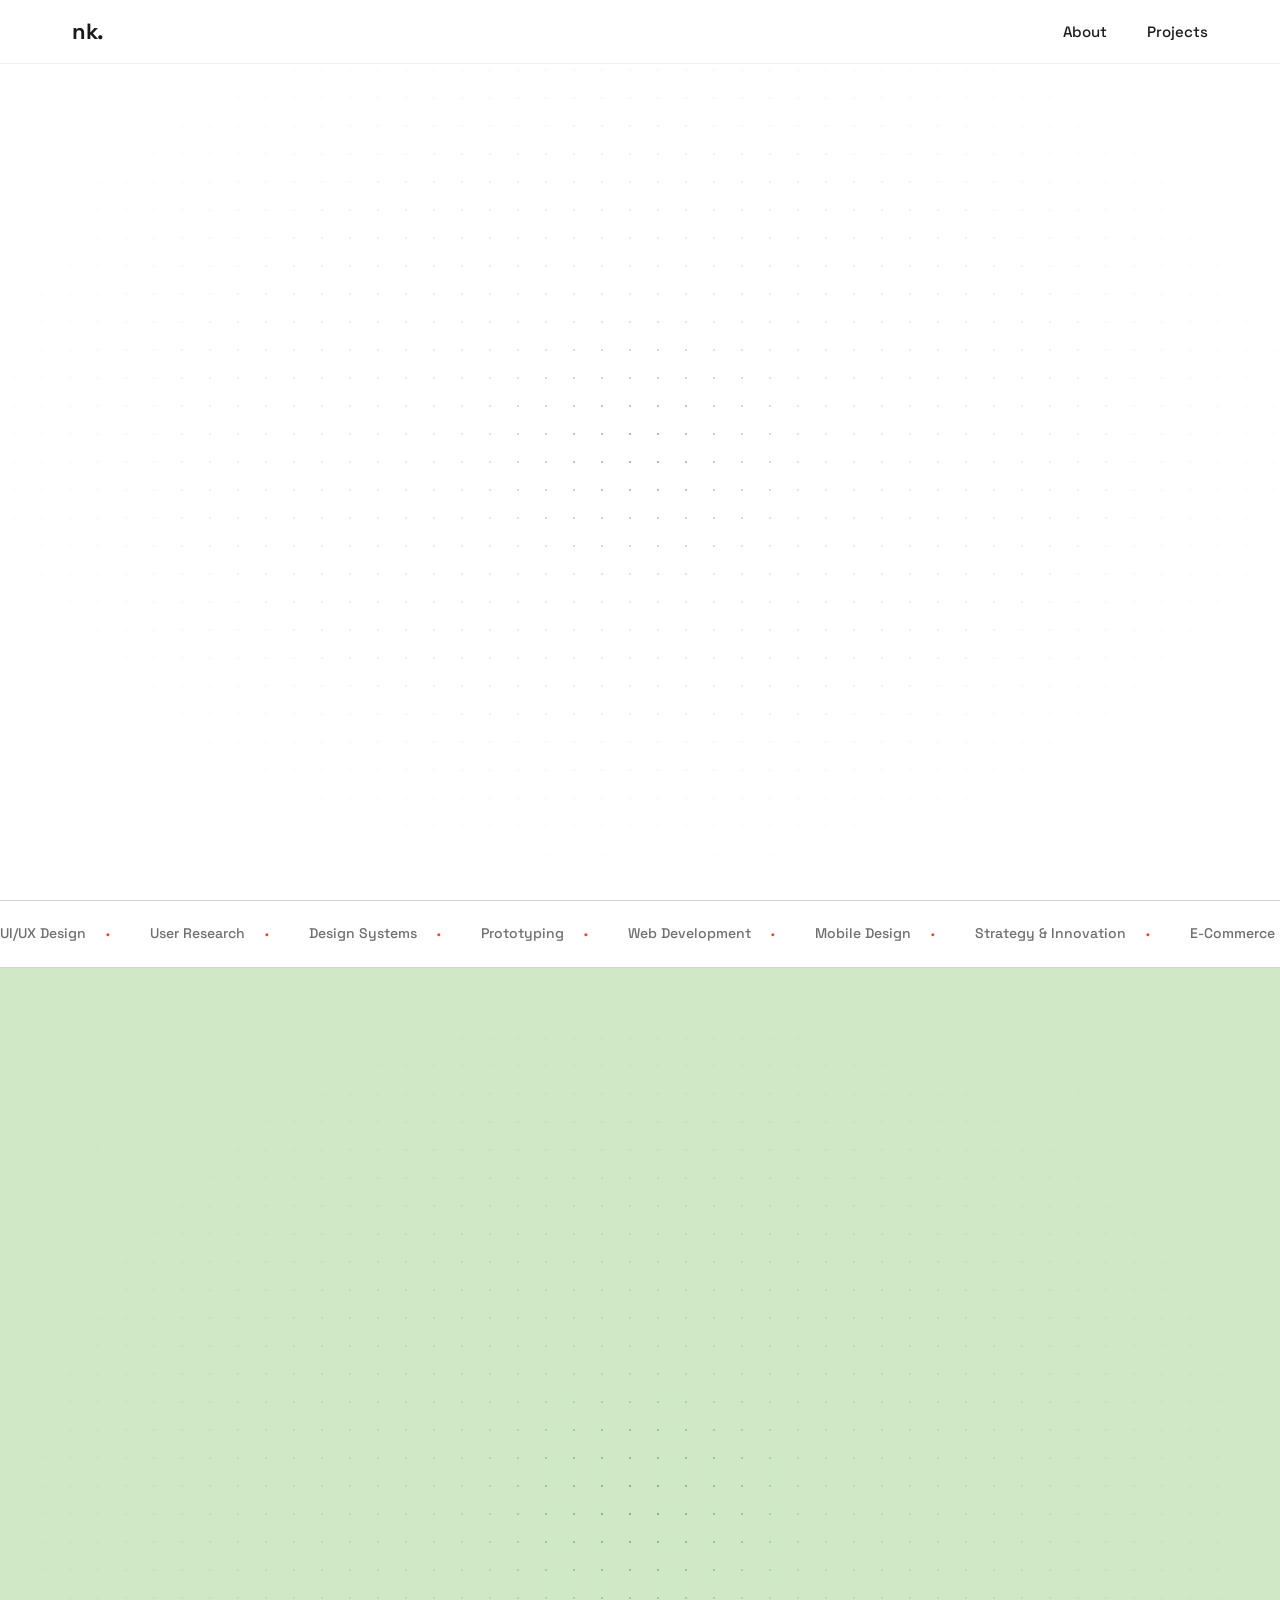
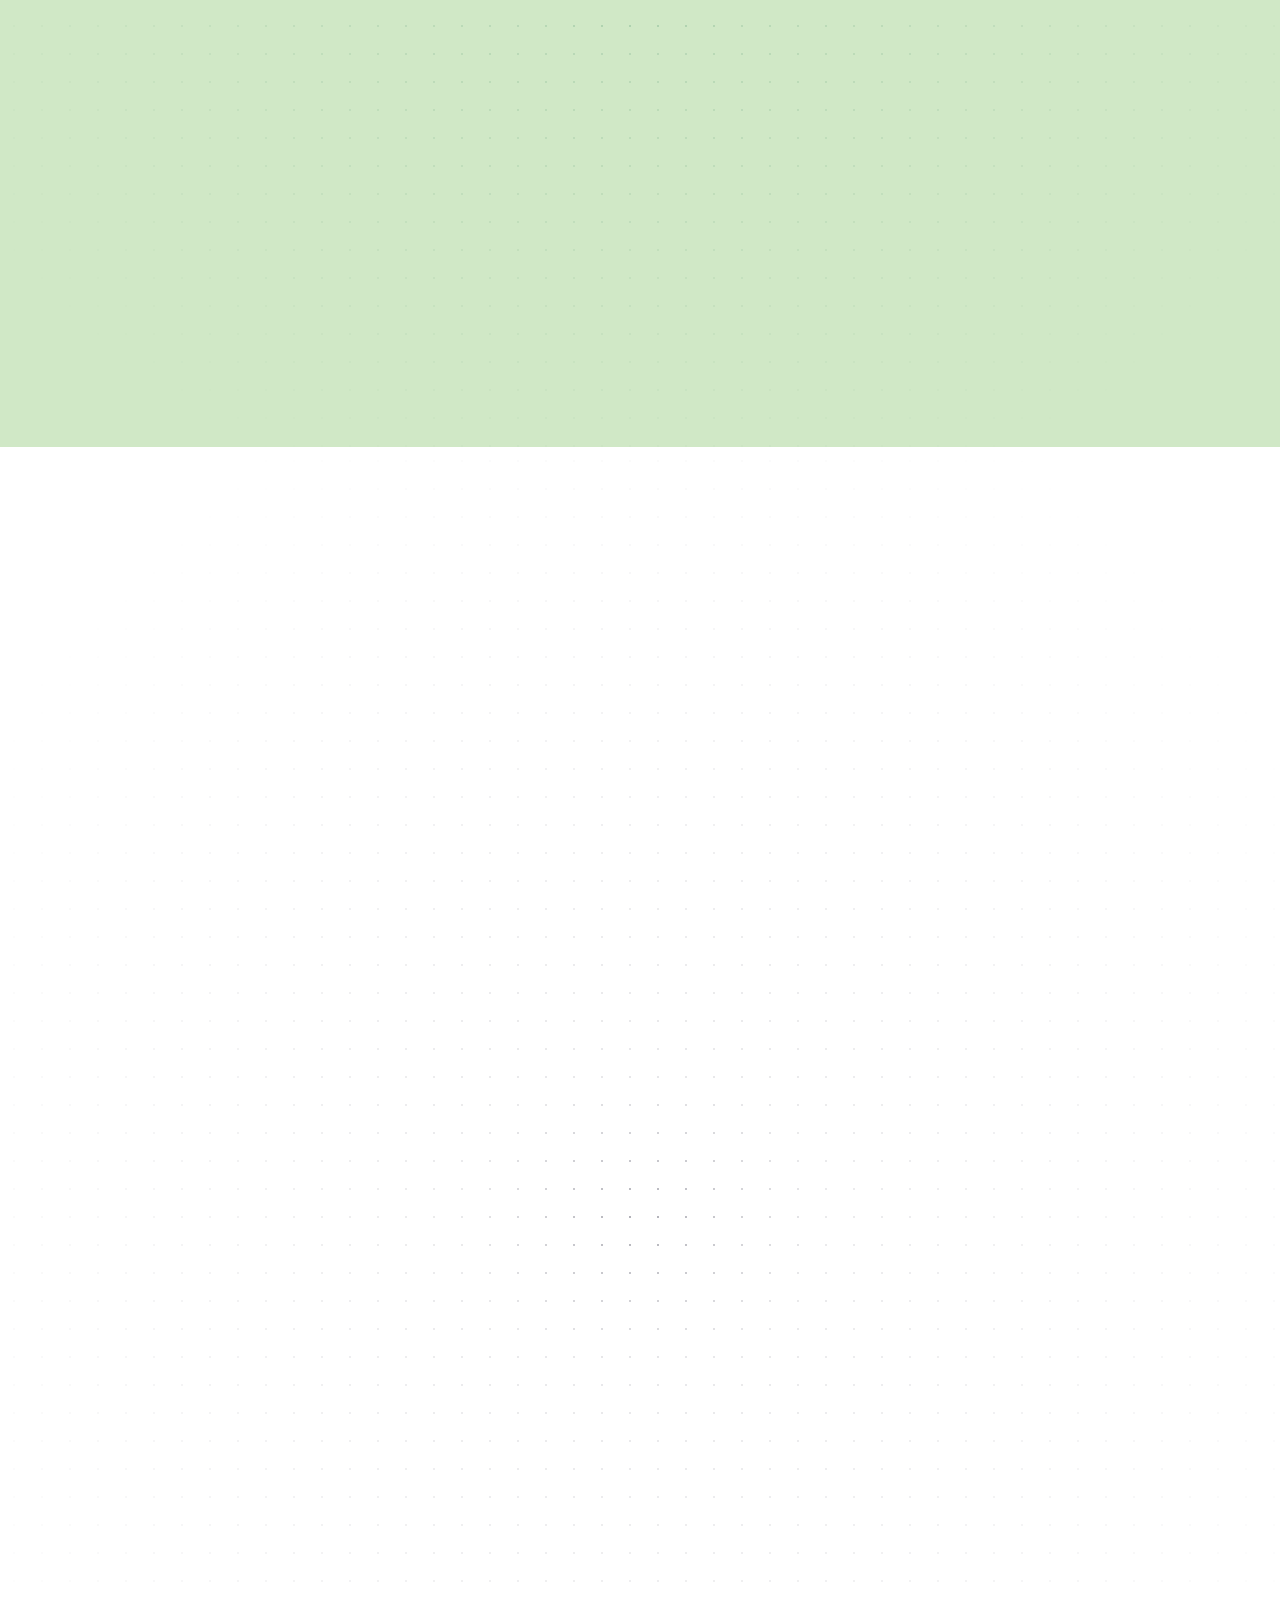
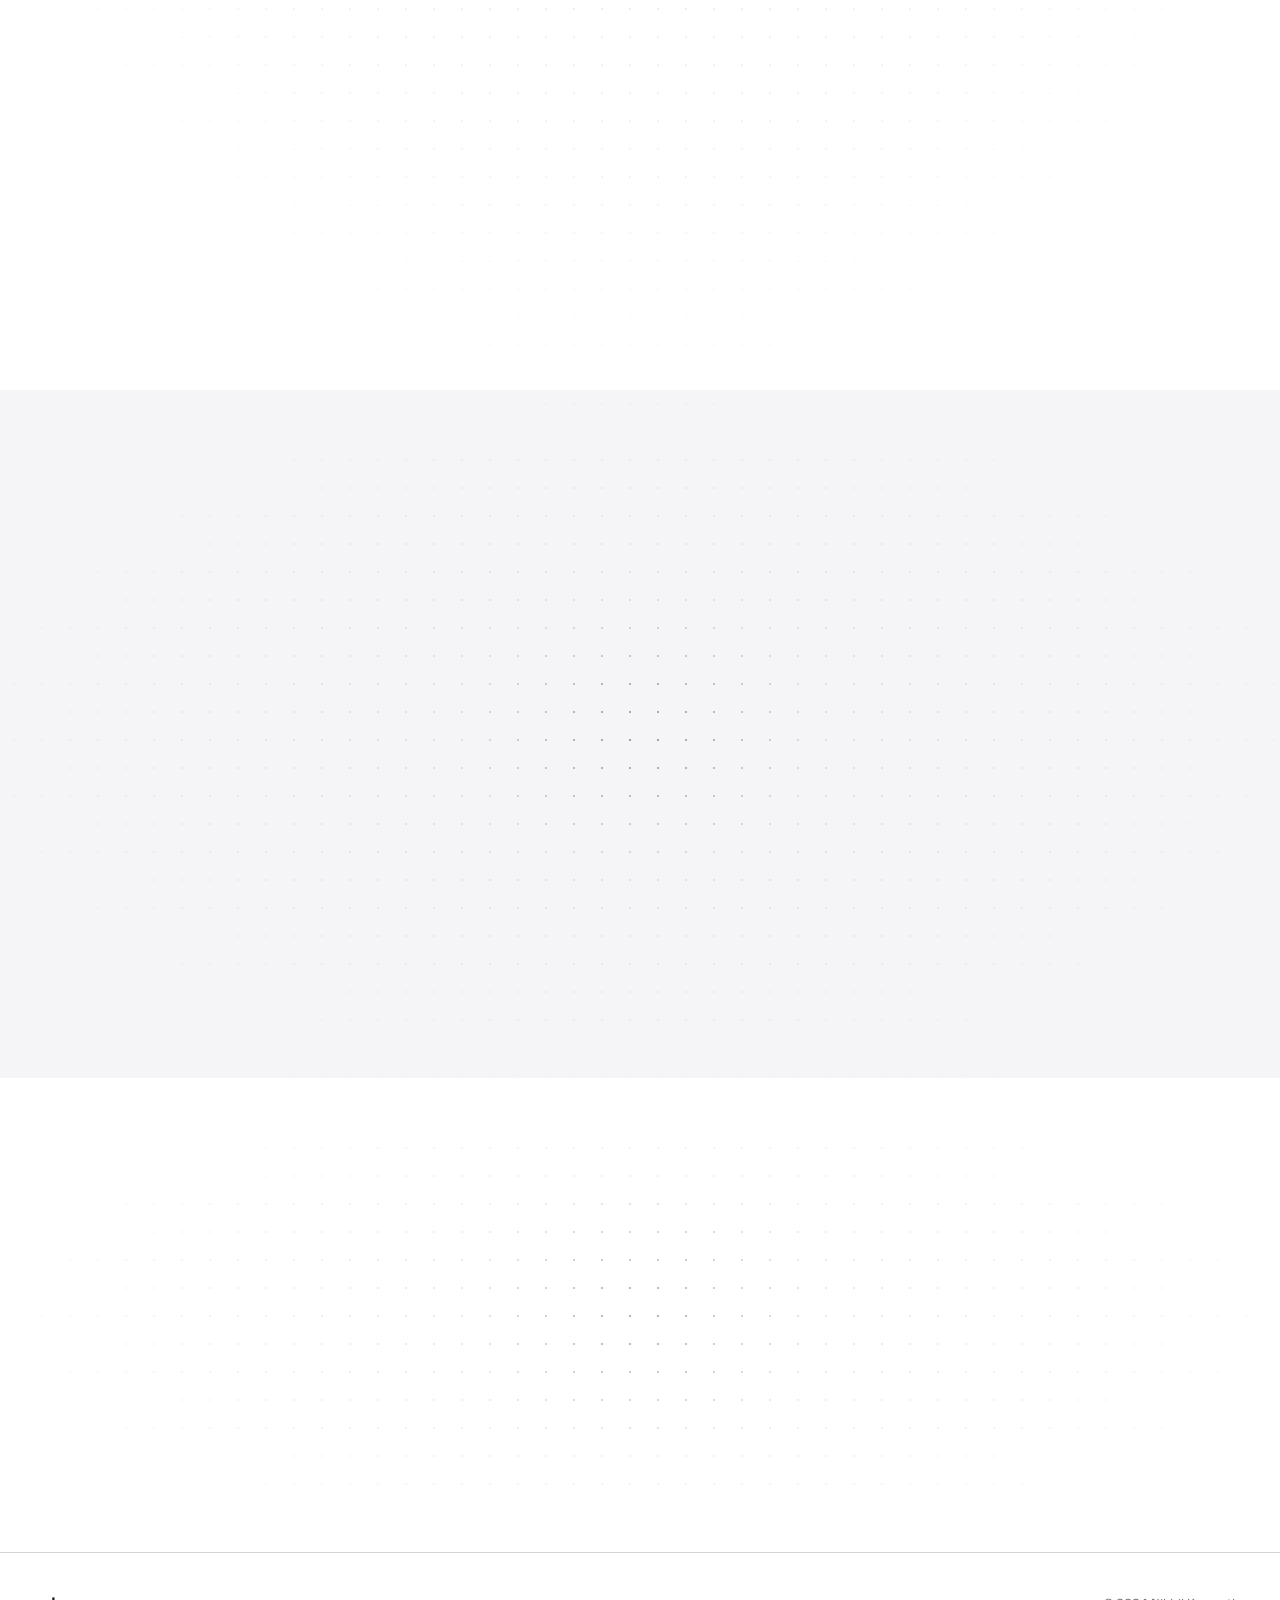
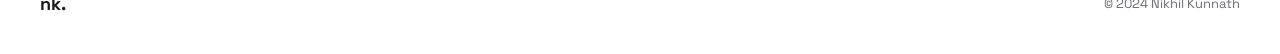
==== commit e906449b: "Minor updates" ====
--- a/index.html
+++ b/index.html
@@ -115,14 +115,18 @@
       color: var(--near-black);
       margin-bottom: 20px;
     }
-    .hero-name span { color: var(--accent); }
+    .hero-name span { color: var(--near-black); }
 
     .hero-role {
-      font-size: clamp(18px, 2.5vw, 28px);
-      font-weight: 500;
-      color: var(--mid-gray);
-      letter-spacing: -0.01em;
+      font-size: clamp(22px, 3vw, 36px);
+      font-weight: 700;
+      letter-spacing: -0.03em;
+      line-height: 1.1;
       margin-bottom: 32px;
+      color: var(--near-black);
+    }
+    .hero-role .role-highlight {
+      color: var(--accent);
     }
 
     .hero-desc-row {
@@ -221,8 +225,8 @@
   <div class="hero-inner">
 
     <div class="fade-up">
-      <h1 class="hero-name">Hi, I'm<br>Nikhil<br><span>Kunnath.</span></h1>
-      <p class="hero-role">UI/UX Designer &amp; Researcher</p>
+      <h1 class="hero-name">Hi, I'm<br>Nikhil Kunnath.</h1>
+      <p class="hero-role"><span class="role-highlight">UI/UX Designer</span> &amp; Researcher</p>
     </div>
 
     <div class="hero-desc-row fade-up">
@@ -487,7 +491,7 @@
           <img src="assets/4550857_email_gmail_mail_sending_yahoo_icon_fpWI31_f5WySmwrllPSsp.svg" alt="Email"/>
           nikhil.kunnath.official@gmail.com
         </a>
-        <a href="https://linkedin.com/in/nkunnath" target="_blank" rel="noopener" class="contact-link">
+        <a href="https://linkedin.com/in/nikhilkunnath" target="_blank" rel="noopener" class="contact-link">
           <img src="assets/1964405_linkedin_logo_media_social_icon_0TjLdwQFYblhfqQ-_rAzj.svg" alt="LinkedIn"/>
           LinkedIn
         </a>
--- a/styles/main.css
+++ b/styles/main.css
@@ -0,0 +1,601 @@
+@import url('https://fonts.googleapis.com/css2?family=Space+Grotesk:wght@300;400;500;600;700&display=swap');
+*,*::before,*::after{box-sizing:border-box;margin:0;padding:0}
+:root{
+  --white:#ffffff;--off-white:#f5f5f7;--near-black:#1a1a1a;
+  --mid-gray:#6e6e73;--light-gray:#d2d2d7;--ultralight:#f0f0f5;
+  --accent:#e8472c;--blue:#3a5fff;--mint:#d0e8c6;
+  --font:'Space Grotesk',-apple-system,BlinkMacSystemFont,sans-serif;
+  --nav:64px;--r:16px;--rs:10px;--max:1200px;
+}
+html{scroll-behavior:smooth;-webkit-font-smoothing:antialiased}
+body{font-family:var(--font);background:var(--white);color:var(--near-black);font-size:17px;line-height:1.65;overflow-x:hidden}
+a{color:inherit;text-decoration:none}
+img{max-width:100%;display:block}
+
+/* NAV */
+nav{position:fixed;top:0;left:0;right:0;height:var(--nav);z-index:200;backdrop-filter:saturate(180%) blur(20px);-webkit-backdrop-filter:saturate(180%) blur(20px);background:rgba(255,255,255,.85);border-bottom:1px solid rgba(0,0,0,.06);transition:border-color .2s}
+/* Case study pages — nav more opaque (dark content behind it) */
+.page-case nav{background:rgba(255,255,255,.97);backdrop-filter:saturate(180%) blur(8px);-webkit-backdrop-filter:saturate(180%) blur(8px)}
+.nav-inner{max-width:var(--max);margin:0 auto;padding:0 32px;height:100%;display:flex;align-items:center;justify-content:space-between}
+.nav-logo{font-size:22px;font-weight:700;letter-spacing:-.5px}
+.nav-links{display:flex;gap:40px;list-style:none}
+.nav-links a{font-size:15px;font-weight:500;transition:color .2s}
+.nav-links a:hover,.nav-links a.active{color:var(--accent)}
+.nav-toggle{display:none;flex-direction:column;gap:5px;cursor:pointer;background:none;border:none;padding:4px}
+.nav-toggle span{display:block;width:22px;height:2px;background:var(--near-black);border-radius:2px;transition:all .3s}
+.nav-toggle.open span:nth-child(1){transform:translateY(7px) rotate(45deg)}
+.nav-toggle.open span:nth-child(2){opacity:0}
+.nav-toggle.open span:nth-child(3){transform:translateY(-7px) rotate(-45deg)}
+.nav-drawer{display:none;position:fixed;top:var(--nav);left:0;right:0;background:rgba(255,255,255,.97);backdrop-filter:blur(20px);border-bottom:1px solid var(--light-gray);z-index:199;padding:28px 32px;flex-direction:column;gap:20px}
+.nav-drawer.open{display:flex}
+.nav-drawer a{font-size:18px;font-weight:600;transition:color .2s}
+.nav-drawer a:hover{color:var(--accent)}
+
+/* LAYOUT */
+.section{padding:100px 32px}
+.section--gray{background:var(--off-white)}
+.section--mint{background:var(--mint)}
+.container{max-width:var(--max);margin:0 auto}
+.container--narrow{max-width:860px;margin:0 auto}
+
+/* TYPE */
+.eyebrow{font-size:12px;font-weight:600;letter-spacing:.14em;text-transform:uppercase;color:var(--mid-gray);margin-bottom:14px}
+h1{font-size:clamp(38px,5.5vw,76px);font-weight:700;letter-spacing:-.025em;line-height:1.06}
+h2{font-size:clamp(26px,4vw,52px);font-weight:700;letter-spacing:-.02em;line-height:1.1}
+h3{font-size:clamp(16px,2vw,21px);font-weight:600;letter-spacing:-.01em;line-height:1.3}
+.body-lg{font-size:clamp(16px,2vw,18px);line-height:1.75;color:var(--mid-gray)}
+.body-md{font-size:16px;line-height:1.8;color:var(--mid-gray)}
+
+/* HERO - split */
+.hero-wrap{min-height:100vh;padding:calc(var(--nav) + 56px) 32px 80px;display:flex;align-items:center}
+.hero{max-width:var(--max);margin:0 auto;width:100%;display:grid;grid-template-columns:1fr 1fr;gap:64px;align-items:center}
+.hero h1{margin-bottom:10px}
+.hero-sub{font-size:clamp(24px,3.5vw,44px);font-weight:700;letter-spacing:-.02em;color:var(--accent);margin-bottom:22px;line-height:1.1}
+.hero-desc{max-width:500px;color:var(--mid-gray);font-size:17px;line-height:1.75}
+.hero-cta{display:flex;gap:14px;flex-wrap:wrap;align-items:center;margin-top:32px}
+
+/* Toolbox on hero */
+.toolbox-label{font-size:11px;font-weight:600;letter-spacing:.13em;text-transform:uppercase;color:var(--mid-gray);margin-top:36px;margin-bottom:14px}
+.tool-chips{display:flex;flex-wrap:wrap;gap:8px}
+.chip{display:inline-flex;align-items:center;gap:7px;padding:7px 14px 7px 10px;border-radius:100px;background:var(--off-white);border:1px solid rgba(0,0,0,.07);font-size:13px;font-weight:600;color:var(--near-black);transition:all .2s;cursor:default}
+.chip svg{width:17px;height:17px;flex-shrink:0}
+.chip-icon{width:22px;height:22px;flex-shrink:0;border-radius:5px;display:block}
+.chip:hover{background:var(--near-black);color:white;border-color:transparent}
+
+/* Hero mosaic */
+.hero-mosaic{display:grid;grid-template-columns:1fr 1fr;grid-template-rows:200px 200px;gap:10px}
+.mosaic-card{border-radius:14px;overflow:hidden;display:block;position:relative}
+.mosaic-card img{width:100%;height:100%;object-fit:cover;transition:transform .5s ease}
+.mosaic-card:hover img{transform:scale(1.05)}
+.mosaic-label{position:absolute;inset:0;display:flex;align-items:flex-end;padding:14px;background:linear-gradient(transparent 40%,rgba(0,0,0,.6));color:white;font-size:12px;font-weight:600;opacity:0;transition:opacity .3s}
+.mosaic-card:hover .mosaic-label{opacity:1}
+.mosaic-card--span{grid-row:span 2}
+
+/* BUTTONS */
+.btn{display:inline-flex;align-items:center;gap:8px;padding:13px 26px;border-radius:100px;font-size:15px;font-weight:600;font-family:var(--font);cursor:pointer;transition:all .22s;border:none}
+.btn-primary{background:var(--near-black);color:white}
+.btn-primary:hover{background:#333;transform:translateY(-1px);box-shadow:0 8px 24px rgba(0,0,0,.15)}
+.btn-secondary{background:transparent;color:var(--near-black);border:1.5px solid var(--light-gray)}
+.btn-secondary:hover{border-color:var(--near-black)}
+
+/* MARQUEE */
+.marquee-wrap{overflow:hidden;border-top:1px solid var(--light-gray);border-bottom:1px solid var(--light-gray);padding:18px 0}
+.marquee-track{display:flex;white-space:nowrap;animation:marquee 28s linear infinite}
+.marquee-track:hover{animation-play-state:paused}
+.marquee-item{display:inline-flex;align-items:center;gap:20px;padding-right:40px;font-size:14px;font-weight:500;color:var(--mid-gray)}
+.marquee-dot{color:var(--accent);font-size:18px}
+@keyframes marquee{from{transform:translateX(0)}to{transform:translateX(-50%)}}
+
+/* SERVICES */
+.services-grid{display:grid;grid-template-columns:1fr 1fr;gap:52px 80px;margin-top:64px}
+.service-icon{width:48px;height:48px;margin-bottom:18px;color:var(--near-black)}
+.service-title{font-size:20px;font-weight:700;margin-bottom:10px}
+.service-desc{font-size:15px;line-height:1.75;color:var(--near-black);opacity:.65}
+
+/* HOW I WORK — combined grid */
+.how-section-header{margin-bottom:56px}
+.how-section-header h2{margin-bottom:0}
+.how-section-header p{color:var(--mid-gray);font-size:16px;margin-top:12px;max-width:560px;line-height:1.7}
+.how-tabs{display:flex;gap:0;border-bottom:2px solid var(--light-gray);margin-bottom:48px;overflow-x:auto;scrollbar-width:none}
+.how-tabs::-webkit-scrollbar{display:none}
+.how-tab{padding:12px 24px;font-size:14px;font-weight:600;color:var(--mid-gray);border-bottom:2px solid transparent;margin-bottom:-2px;cursor:pointer;white-space:nowrap;background:none;border-top:none;border-left:none;border-right:none;font-family:var(--font);transition:color .2s,border-color .2s}
+.how-tab.active{color:var(--accent);border-bottom-color:var(--accent)}
+.how-panel{display:none}
+.how-panel.active{display:block}
+/* Principles grid */
+.principles-grid{display:grid;grid-template-columns:repeat(2,1fr);gap:16px}
+.principle-card{background:var(--white);border:1px solid rgba(0,0,0,.07);border-radius:var(--r);padding:32px;transition:transform .3s,box-shadow .3s}
+.principle-card:hover{transform:translateY(-4px);box-shadow:0 16px 40px rgba(0,0,0,.08)}
+.p-icon{width:48px;height:48px;border-radius:12px;background:var(--off-white);display:flex;align-items:center;justify-content:center;margin-bottom:18px;transition:background .3s,transform .4s cubic-bezier(.34,1.56,.64,1)}
+.principle-card:hover .p-icon{background:rgba(232,71,44,.1);transform:rotate(-5deg) scale(1.08)}
+.p-icon svg{width:24px;height:24px;color:var(--accent)}
+.p-num{font-size:11px;font-weight:700;letter-spacing:.12em;color:var(--accent);margin-bottom:6px}
+.p-title{font-size:18px;font-weight:700;margin-bottom:8px}
+.p-desc{font-size:14px;line-height:1.75;color:var(--mid-gray)}
+/* Approach list */
+.approach-list{display:flex;flex-direction:column;gap:0}
+.approach-item{display:grid;grid-template-columns:52px 1fr;gap:24px;align-items:start;padding:32px 0;border-bottom:1px solid var(--ultralight)}
+.approach-item:last-child{border-bottom:none}
+.a-icon{width:48px;height:48px;border-radius:12px;background:var(--off-white);display:flex;align-items:center;justify-content:center;flex-shrink:0;transition:background .3s,transform .4s cubic-bezier(.34,1.56,.64,1)}
+.approach-item:hover .a-icon{background:rgba(232,71,44,.1);transform:rotate(-5deg) scale(1.08)}
+.a-icon svg{width:24px;height:24px;color:var(--accent)}
+.a-title{font-size:17px;font-weight:700;margin-bottom:8px;color:var(--near-black)}
+.a-desc{font-size:14px;line-height:1.75;color:var(--mid-gray)}
+
+/* PROJECTS */
+.projects-grid{display:grid;grid-template-columns:repeat(2,1fr);gap:24px;margin-top:56px}
+.project-card{background:var(--off-white);border-radius:var(--r);overflow:hidden;border:1px solid rgba(0,0,0,.06);transition:all .35s cubic-bezier(.25,.46,.45,.94);display:block}
+.project-card:hover{transform:translateY(-6px);box-shadow:0 20px 60px rgba(0,0,0,.1);border-color:transparent}
+.project-card-img{width:100%;aspect-ratio:16/9;object-fit:cover;display:block}
+.project-card-body{padding:28px 28px 32px}
+.project-card-tag{font-size:11px;font-weight:700;letter-spacing:.1em;text-transform:uppercase;color:var(--blue);margin-bottom:10px}
+.project-card-title{font-size:22px;font-weight:700;letter-spacing:-.02em;margin-bottom:8px}
+.project-card-desc{font-size:14px;color:var(--mid-gray);line-height:1.65;margin-bottom:20px}
+.project-card-link{display:inline-flex;align-items:center;gap:6px;font-size:13px;font-weight:700;transition:gap .2s}
+.project-card:hover .project-card-link{gap:10px}
+
+/* TESTIMONIALS */
+.testimonials-grid{display:grid;grid-template-columns:repeat(3,1fr);gap:20px;margin-top:56px}
+.testimonial-card{background:var(--off-white);border-radius:var(--r);padding:32px;border:1px solid rgba(0,0,0,.05)}
+.testimonial-quote{font-size:44px;line-height:1;color:var(--accent);font-weight:700;margin-bottom:14px;opacity:.3}
+.testimonial-text{font-size:14px;line-height:1.8;margin-bottom:24px}
+.testimonial-author{display:flex;align-items:center;gap:12px}
+.testimonial-avatar{width:42px;height:42px;border-radius:50%;object-fit:cover;flex-shrink:0}
+.testimonial-initials{width:42px;height:42px;border-radius:50%;background:var(--light-gray);display:flex;align-items:center;justify-content:center;font-size:15px;font-weight:700;color:var(--mid-gray);flex-shrink:0}
+.testimonial-name{font-size:14px;font-weight:700}
+.testimonial-role{font-size:12px;color:var(--mid-gray)}
+
+/* CONTACT */
+.contact-links{display:flex;gap:12px;margin-top:32px;flex-wrap:wrap}
+.contact-link{display:inline-flex;align-items:center;gap:10px;padding:13px 24px;border-radius:100px;font-size:14px;font-weight:600;border:1.5px solid var(--light-gray);transition:all .22s}
+.contact-link:hover{border-color:var(--near-black);background:var(--near-black);color:white}
+.contact-link img{width:16px;height:16px;object-fit:contain;transition:filter .2s}
+.contact-link:hover img{filter:invert(1)}
+
+/* FOOTER */
+footer{border-top:1px solid var(--light-gray);padding:36px 32px}
+.footer-inner{max-width:var(--max);margin:0 auto;display:flex;align-items:center;justify-content:space-between;flex-wrap:wrap;gap:12px}
+.footer-logo{font-size:18px;font-weight:700}
+.footer-copy{font-size:13px;color:var(--mid-gray)}
+
+/* ABOUT */
+.about-hero{padding:calc(var(--nav) + 80px) 32px 80px}
+.about-grid{display:grid;grid-template-columns:1fr 1fr;gap:80px;align-items:start;max-width:var(--max);margin:0 auto}
+.about-photo{width:100%;aspect-ratio:4/5;object-fit:cover;object-position:top;border-radius:var(--r);box-shadow:0 24px 64px rgba(0,0,0,.12)}
+.about-text p{margin-bottom:18px;color:var(--mid-gray);font-size:16px;line-height:1.8}
+.about-text p:last-of-type{margin-bottom:0}
+/* Full toolbox chips */
+.toolbox-full{display:flex;flex-wrap:wrap;gap:8px;margin-top:28px}
+
+/* ─── CASE STUDY ─── */
+/* Horizontal subnav — sticky below main nav */
+.case-subnav-wrap{
+  position:sticky;top:var(--nav);z-index:100;
+  background:rgba(255,255,255,.92);
+  backdrop-filter:blur(16px);-webkit-backdrop-filter:blur(16px);
+  border-bottom:1px solid var(--light-gray);
+}
+.case-subnav{
+  max-width:860px;margin:0 auto;padding:0 32px;
+  display:flex;overflow-x:auto;scrollbar-width:none;-ms-overflow-style:none;
+}
+.case-subnav::-webkit-scrollbar{display:none}
+.case-subnav a{
+  display:inline-block;padding:14px 18px;
+  font-size:13px;font-weight:500;color:var(--mid-gray);
+  border-bottom:2px solid transparent;
+  white-space:nowrap;flex-shrink:0;
+  transition:color .18s,border-color .18s;
+}
+.case-subnav a:hover{color:var(--near-black)}
+.case-subnav a.active{color:var(--accent);border-bottom-color:var(--accent);font-weight:600}
+
+.case-hero{padding:calc(var(--nav) + 72px) max(32px, calc((100% - 860px) / 2)) 72px}
+.case-hero-inner{max-width:860px;margin:0 auto}
+.case-meta{display:flex;flex-wrap:wrap;gap:36px;margin-top:48px;padding-top:48px;border-top:1px solid var(--light-gray)}
+.case-meta-label{font-size:11px;font-weight:700;letter-spacing:.12em;text-transform:uppercase;color:var(--mid-gray);margin-bottom:4px}
+.case-meta-value{font-size:14px;font-weight:500}
+.case-cover{width:100%;max-width:860px;display:block;margin:56px auto 0;border-radius:var(--r);box-shadow:0 24px 72px rgba(0,0,0,.12)}
+.case-section{padding:68px max(32px, calc((100% - 860px) / 2));scroll-margin-top:calc(var(--nav) + 54px)}
+.case-section:not(:last-of-type){border-bottom:1px solid var(--ultralight)}
+.case-content{max-width:860px;margin:0 auto;width:100%}
+.case-section h2{margin-bottom:20px}
+.case-section p,.case-section .body-md{margin-bottom:14px}
+.case-section p:last-child{margin-bottom:0}
+.back-link{display:inline-flex;align-items:center;gap:6px;font-size:13px;font-weight:600;color:var(--mid-gray);margin-bottom:32px;transition:color .18s}
+.back-link:hover{color:var(--near-black)}
+
+/* Case content blocks */
+.goals-box{background:#f0f4ff;border:1px solid rgba(58,95,255,.15);border-radius:var(--rs);padding:26px 30px;margin-top:24px}
+.goals-box-title{font-size:14px;font-weight:700;color:var(--blue);margin-bottom:12px}
+.goals-box ul{list-style:disc;padding-left:18px;display:flex;flex-direction:column;gap:8px}
+.goals-box li{font-size:15px;line-height:1.65}
+.goals-grid{display:grid;grid-template-columns:repeat(auto-fill,minmax(200px,1fr));gap:14px;margin-top:24px}
+.goal-card{background:var(--off-white);border-radius:var(--rs);padding:22px}
+.goal-num{font-size:11px;font-weight:700;letter-spacing:.1em;color:var(--blue);margin-bottom:8px}
+.goal-text{font-size:14px;line-height:1.65}
+.img-grid{display:grid;grid-template-columns:repeat(auto-fill,minmax(240px,1fr));gap:14px;margin-top:24px}
+.img-grid img{width:100%;border-radius:var(--rs);border:1px solid rgba(0,0,0,.07);box-shadow:0 4px 20px rgba(0,0,0,.07);display:block}
+.img-full{width:100%;max-width:760px;display:block;border-radius:var(--rs);border:1px solid rgba(0,0,0,.07);box-shadow:0 4px 24px rgba(0,0,0,.08);margin-top:24px}
+.stats-row{display:grid;grid-template-columns:repeat(auto-fill,minmax(150px,1fr));gap:14px;margin-top:32px}
+.stat-card{text-align:center;padding:28px 14px;background:var(--off-white);border-radius:var(--r);border:1px solid var(--light-gray)}
+.stat-num{font-size:40px;font-weight:700;letter-spacing:-.03em;color:var(--accent);line-height:1;margin-bottom:8px}
+.stat-label{font-size:13px;color:var(--mid-gray);font-weight:500;line-height:1.5}
+.findings-grid{display:grid;grid-template-columns:1fr 1fr;gap:14px;margin-top:24px}
+.finding-card{background:var(--off-white);border-radius:var(--rs);padding:22px}
+.finding-card h3{font-size:14px;font-weight:700;margin-bottom:12px}
+.finding-card ul{list-style:none;display:flex;flex-direction:column;gap:8px}
+.finding-card li{font-size:14px;color:var(--mid-gray);padding-left:16px;position:relative;line-height:1.65}
+.finding-card li::before{content:'→';position:absolute;left:0;color:var(--accent);font-weight:700}
+.insight-box{background:#e8f4ff;border-left:3px solid var(--blue);border-radius:4px;padding:18px 22px;margin-top:18px}
+.insight-box p{font-size:14px;margin-bottom:8px}
+.insight-box p:last-child{margin-bottom:0}
+.eval-grid{display:grid;grid-template-columns:1fr 1fr;gap:14px;margin-top:20px}
+.eval-card{background:#e8f4ff;border-radius:var(--rs);padding:18px 20px}
+.eval-card-title{font-size:13px;font-weight:700;color:var(--blue);margin-bottom:6px}
+.eval-card-desc{font-size:13px;line-height:1.6}
+/* Persona cards */
+.persona-grid{display:grid;grid-template-columns:repeat(auto-fill,minmax(270px,1fr));gap:20px;margin-top:28px}
+.persona-card{background:var(--off-white);border-radius:var(--r);padding:28px;border:1px solid rgba(0,0,0,.05)}
+.persona-tag{font-size:11px;font-weight:700;letter-spacing:.1em;text-transform:uppercase;color:var(--blue);margin-bottom:6px}
+.persona-name{font-size:20px;font-weight:700;margin-bottom:12px}
+.persona-bio{font-size:14px;color:var(--mid-gray);line-height:1.7;margin-bottom:16px;padding-bottom:16px;border-bottom:1px solid var(--light-gray)}
+.persona-section-label{font-size:11px;font-weight:700;letter-spacing:.08em;text-transform:uppercase;color:var(--mid-gray);margin-top:14px;margin-bottom:8px}
+.persona-list{list-style:none;display:flex;flex-direction:column;gap:6px}
+.persona-list li{font-size:13px;line-height:1.6;padding-left:14px;position:relative;color:var(--near-black)}
+.persona-list li::before{content:'·';position:absolute;left:0;font-weight:700;color:var(--accent)}
+/* Interviewee grid */
+.interview-grid{display:grid;grid-template-columns:repeat(3,1fr);gap:16px;margin-top:24px}
+.interview-card{background:var(--off-white);border-radius:var(--rs);padding:24px;text-align:center;border:1px solid rgba(0,0,0,.05)}
+.interview-num{font-size:32px;font-weight:700;color:var(--accent);line-height:1;margin-bottom:6px}
+.interview-label{font-size:14px;font-weight:600;margin-bottom:4px}
+.interview-desc{font-size:12px;color:var(--mid-gray);line-height:1.5}
+
+/* FADE UP */
+.fade-up{opacity:0;transform:translateY(24px);transition:opacity .6s ease,transform .6s ease}
+.fade-up.visible{opacity:1;transform:translateY(0)}
+/* Safety: if JS fails entirely, show all content */
+.no-js .fade-up { opacity:1; transform:none; }
+
+/* RESPONSIVE */
+@media(max-width:1024px){
+  .hero{grid-template-columns:1fr}
+  .hero-mosaic{display:none}
+  .hero-wrap{min-height:auto}
+  .services-grid{gap:36px 48px}
+}
+@media(max-width:900px){
+  .nav-links{display:none}
+  .nav-toggle{display:flex}
+  .projects-grid{grid-template-columns:1fr}
+  .testimonials-grid{grid-template-columns:1fr 1fr}
+  .about-grid{grid-template-columns:1fr;gap:40px}
+  .about-photo{aspect-ratio:3/2;max-width:440px}
+  .findings-grid{grid-template-columns:1fr}
+  .services-grid{grid-template-columns:1fr;gap:36px}
+  .principles-grid{grid-template-columns:1fr}
+  .eval-grid{grid-template-columns:1fr}
+  .interview-grid{grid-template-columns:1fr}
+}
+@media(max-width:640px){
+  .section{padding:64px 20px}
+  .case-section{padding:52px max(20px, calc((100% - 860px) / 2))}
+  .hero-wrap{padding:calc(var(--nav)+32px) 20px 56px}
+  .nav-inner{padding:0 20px}
+  .nav-drawer{padding:24px 20px}
+  .case-hero{padding:calc(var(--nav)+44px) max(20px, calc((100% - 860px) / 2)) 52px}
+  .about-hero{padding:calc(var(--nav)+44px) 20px 48px}
+  footer{padding:28px 20px}
+  .testimonials-grid{grid-template-columns:1fr}
+  .stats-row{grid-template-columns:repeat(2,1fr)}
+  .case-meta{gap:18px}
+  .case-subnav{padding:0 20px}
+  .case-subnav a{padding:12px 12px;font-size:12px}
+}
+@media(max-width:380px){h1{font-size:32px}h2{font-size:24px}}
+
+/* ── Image lightbox overlay ── */
+.zoomable {
+  cursor: zoom-in;
+  transition: opacity 0.2s;
+}
+.zoomable:hover { opacity: 0.88; }
+
+.lightbox-overlay {
+  position: fixed;
+  inset: 0;
+  z-index: 9999;
+  background: rgba(0,0,0,0.88);
+  display: flex;
+  align-items: center;
+  justify-content: center;
+  padding: 24px;
+  opacity: 0;
+  pointer-events: none;
+  transition: opacity 0.25s;
+  cursor: zoom-out;
+}
+.lightbox-overlay.active {
+  opacity: 1;
+  pointer-events: all;
+}
+.lightbox-overlay img {
+  max-width: 100%;
+  max-height: 90vh;
+  object-fit: contain;
+  border-radius: 8px;
+  box-shadow: 0 24px 80px rgba(0,0,0,0.5);
+  transform: scale(0.94);
+  transition: transform 0.3s cubic-bezier(.34,1.56,.64,1);
+  user-select: none;
+}
+.lightbox-overlay.active img {
+  transform: scale(1);
+}
+.lightbox-close {
+  position: fixed;
+  top: 20px;
+  right: 24px;
+  width: 44px;
+  height: 44px;
+  background: rgba(255,255,255,0.12);
+  border: 1px solid rgba(255,255,255,0.2);
+  border-radius: 50%;
+  color: #fff;
+  font-size: 22px;
+  line-height: 1;
+  cursor: pointer;
+  display: flex;
+  align-items: center;
+  justify-content: center;
+  z-index: 10000;
+  transition: background 0.2s;
+}
+.lightbox-close:hover { background: rgba(255,255,255,0.22); }
+
+/* Ensure last case section has enough scroll room */
+.case-section:last-of-type { padding-bottom: 120px; }
+
+/* ═══════════════════════════════════════════
+   WHOLE-PAGE DOT GRID SPOTLIGHT
+   Add class .dot-target to any section/div.
+   JS sets --mx / --my locally per element.
+   ═══════════════════════════════════════════ */
+.dot-target {
+  position: relative;
+  overflow: hidden;
+}
+/* Lift direct content containers above the ::before dot layer */
+.dot-target > .container,
+.dot-target > .about-grid,
+.dot-target > .hero-inner {
+  position: relative;
+  z-index: 1;
+}
+/* The dot grid itself */
+.dot-target::before {
+  content: '';
+  position: absolute;
+  inset: 0;
+  background-image: radial-gradient(circle, var(--dot-clr, #a8a8b0) 1.2px, transparent 1.2px);
+  background-size: 28px 28px;
+  -webkit-mask-image:
+    radial-gradient(ellipse 180px 145px at var(--mx, 50%) var(--my, 50%),
+      rgba(0,0,0,0.9) 0%, rgba(0,0,0,0.28) 62%, transparent 100%),
+    radial-gradient(ellipse 60% 58% at 50% 50%,
+      rgba(0,0,0,0.32) 0%, transparent 100%);
+  -webkit-mask-composite: add;
+  mask-image:
+    radial-gradient(ellipse 180px 145px at var(--mx, 50%) var(--my, 50%),
+      rgba(0,0,0,0.9) 0%, rgba(0,0,0,0.28) 62%, transparent 100%),
+    radial-gradient(ellipse 60% 58% at 50% 50%,
+      rgba(0,0,0,0.32) 0%, transparent 100%);
+  mask-composite: add;
+  pointer-events: none;
+  z-index: 0;
+}
+/* Dot colour per background */
+.dot-target.section--gray  { --dot-clr: #9494a6; }
+.dot-target.section--mint  { --dot-clr: #72aa86; }
+/* About hero (white bg, same default) */
+.dot-target.about-hero     { --dot-clr: #a8a8b0; }
+
+/* ═══════════════════════════════════════════════════════
+   GOOGLE TRANSLATE — zero layout impact, never blank the page
+   ═══════════════════════════════════════════════════════ */
+
+/* Hide all GT chrome — we use our own picker */
+.skiptranslate,
+.goog-te-banner-frame,
+.goog-te-menu-frame,
+#goog-gt-tt,
+.goog-te-balloon-frame,
+.goog-tooltip,
+.goog-tooltip:hover,
+.goog-te-spinner-pos { display: none !important; }
+
+/* CRITICAL: prevent GT from pushing/hiding page content */
+body { top: 0 !important; }
+body.translated-ltr,
+body.translated-rtl { top: 0 !important; }
+
+/* CRITICAL: prevent GT from hiding body during translation init */
+body { visibility: visible !important; opacity: 1 !important; }
+html { visibility: visible !important; }
+
+/* Fix font tag wrapping GT injects around text */
+font, font * { vertical-align: inherit !important; line-height: inherit !important; }
+
+/* Kill translated text highlight flash */
+.goog-text-highlight { background: none !important; box-shadow: none !important; }
+
+/* Match our font in the hidden GT combo (doesn't matter visually but keeps console clean) */
+.goog-te-combo { font-family: var(--font) !important; }
+
+/* ═══════════════════════════════════════════════════════
+   LANGUAGE PICKER — desktop nav
+   ═══════════════════════════════════════════════════════ */
+.lp-wrap {
+  position: relative;
+  display: flex;
+  align-items: center;
+}
+
+.lp-btn {
+  display: flex;
+  align-items: center;
+  gap: 5px;
+  padding: 5px 9px;
+  border-radius: 8px;
+  border: 1px solid rgba(0,0,0,0.1);
+  background: transparent;
+  color: var(--near-black);
+  font-family: var(--font);
+  font-size: 11px;
+  font-weight: 700;
+  letter-spacing: 0.04em;
+  cursor: pointer;
+  transition: background 0.15s, border-color 0.15s;
+  white-space: nowrap;
+  line-height: 1;
+}
+.lp-btn:hover { background: var(--off-white); border-color: rgba(0,0,0,0.18); }
+
+.lp-chevron { transition: transform 0.18s ease; flex-shrink: 0; }
+.lp-btn[aria-expanded="true"] .lp-chevron { transform: rotate(180deg); }
+
+/* Dropdown */
+.lp-dropdown {
+  position: absolute;
+  top: calc(100% + 10px);
+  right: 0;
+  background: #fff;
+  border: 1px solid rgba(0,0,0,0.09);
+  border-radius: 12px;
+  box-shadow: 0 10px 36px rgba(0,0,0,0.13);
+  min-width: 158px;
+  padding: 5px;
+  opacity: 0;
+  transform: translateY(-6px) scale(0.97);
+  transform-origin: top right;
+  pointer-events: none;
+  transition: opacity 0.16s ease, transform 0.16s ease;
+  z-index: 500;
+}
+.lp-dropdown.is-open {
+  opacity: 1;
+  transform: translateY(0) scale(1);
+  pointer-events: all;
+}
+
+.lp-option {
+  display: flex;
+  align-items: center;
+  justify-content: space-between;
+  width: 100%;
+  padding: 8px 11px;
+  border: none;
+  background: none;
+  border-radius: 7px;
+  font-family: var(--font);
+  font-size: 13px;
+  color: var(--near-black);
+  cursor: pointer;
+  transition: background 0.1s;
+  text-align: left;
+  gap: 8px;
+}
+.lp-option:hover { background: var(--off-white); }
+.lp-option.is-active { font-weight: 700; color: var(--accent); }
+.lp-check { display: none; color: var(--accent); flex-shrink: 0; }
+.lp-option.is-active .lp-check { display: block; }
+.lp-native { flex: 1; }
+
+/* ═══════════════════════════════════════════════════════
+   LANGUAGE PICKER — mobile drawer
+   ═══════════════════════════════════════════════════════ */
+.lp-drawer-wrap {
+  border-top: 1px solid var(--light-gray);
+  padding-top: 20px;
+  margin-top: 4px;
+}
+.lp-drawer-label {
+  display: flex;
+  align-items: center;
+  gap: 7px;
+  font-size: 12px;
+  font-weight: 700;
+  letter-spacing: 0.09em;
+  text-transform: uppercase;
+  color: var(--mid-gray);
+  margin-bottom: 12px;
+}
+.lp-drawer-grid {
+  display: flex;
+  flex-wrap: wrap;
+  gap: 8px;
+}
+.lp-drawer-opt {
+  padding: 6px 13px;
+  border-radius: 8px;
+  border: 1px solid var(--light-gray);
+  background: transparent;
+  font-family: var(--font);
+  font-size: 12px;
+  font-weight: 700;
+  letter-spacing: 0.04em;
+  color: var(--near-black);
+  cursor: pointer;
+  transition: background 0.12s, border-color 0.12s, color 0.12s;
+}
+.lp-drawer-opt:hover { background: var(--off-white); }
+.lp-drawer-opt.is-active {
+  background: var(--accent);
+  border-color: var(--accent);
+  color: #fff;
+}
+
+/* ── Translation fallback banner ── */
+#lp-fallback {
+  position: fixed;
+  bottom: 24px;
+  left: 50%;
+  transform: translateX(-50%);
+  background: var(--near-black);
+  color: #fff;
+  border-radius: 12px;
+  padding: 13px 18px 13px 16px;
+  display: flex;
+  align-items: center;
+  gap: 14px;
+  font-size: 13px;
+  line-height: 1.45;
+  box-shadow: 0 8px 32px rgba(0,0,0,0.28);
+  z-index: 99999;
+  max-width: min(90vw, 420px);
+  animation: lp-slide-up 0.3s cubic-bezier(.34,1.56,.64,1);
+}
+#lp-fallback span { display: flex; align-items: center; gap: 8px; }
+#lp-fallback strong { color: #fff; font-weight: 700; }
+#lp-fallback-close {
+  background: rgba(255,255,255,0.15);
+  border: none;
+  border-radius: 50%;
+  width: 24px;
+  height: 24px;
+  flex-shrink: 0;
+  color: #fff;
+  font-size: 16px;
+  cursor: pointer;
+  display: flex;
+  align-items: center;
+  justify-content: center;
+  padding: 0;
+  line-height: 1;
+  transition: background 0.15s;
+}
+#lp-fallback-close:hover { background: rgba(255,255,255,0.28); }
+@keyframes lp-slide-up {
+  from { opacity: 0; transform: translateX(-50%) translateY(12px); }
+  to   { opacity: 1; transform: translateX(-50%) translateY(0); }
+}
